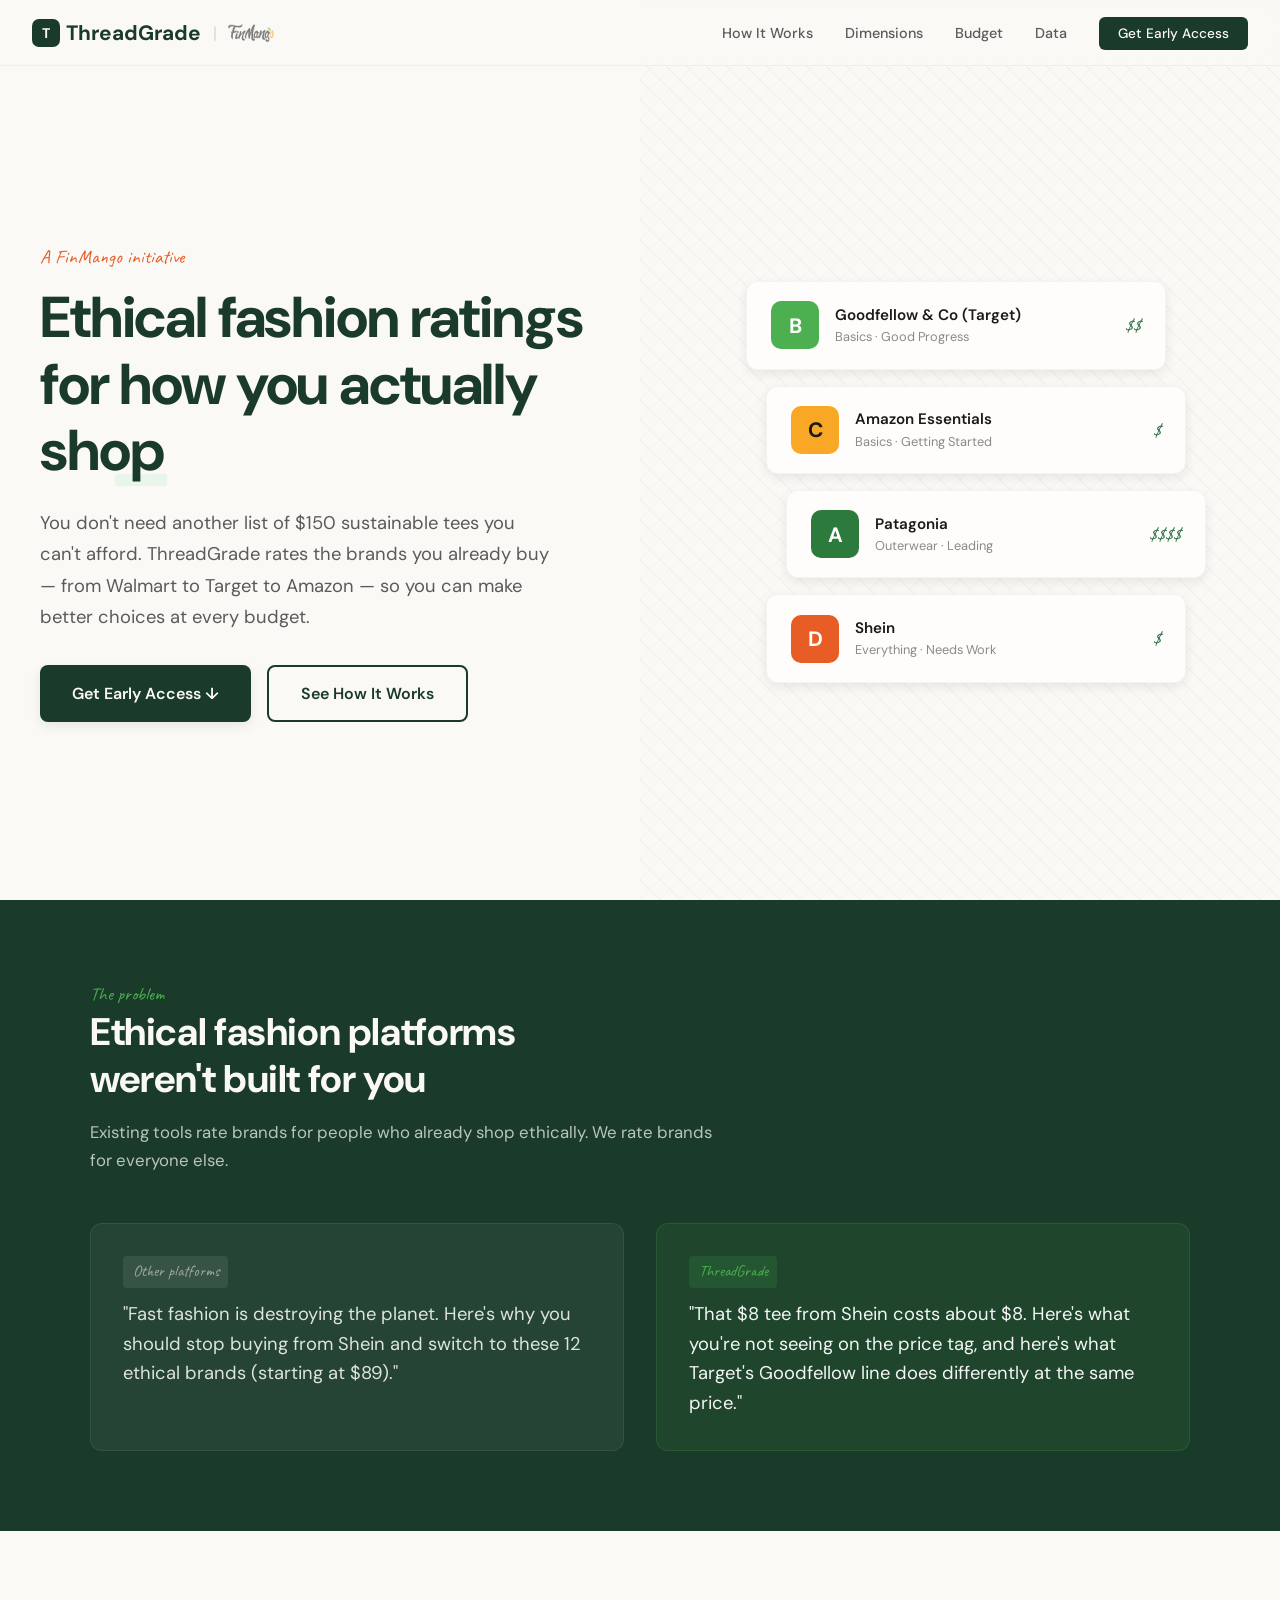
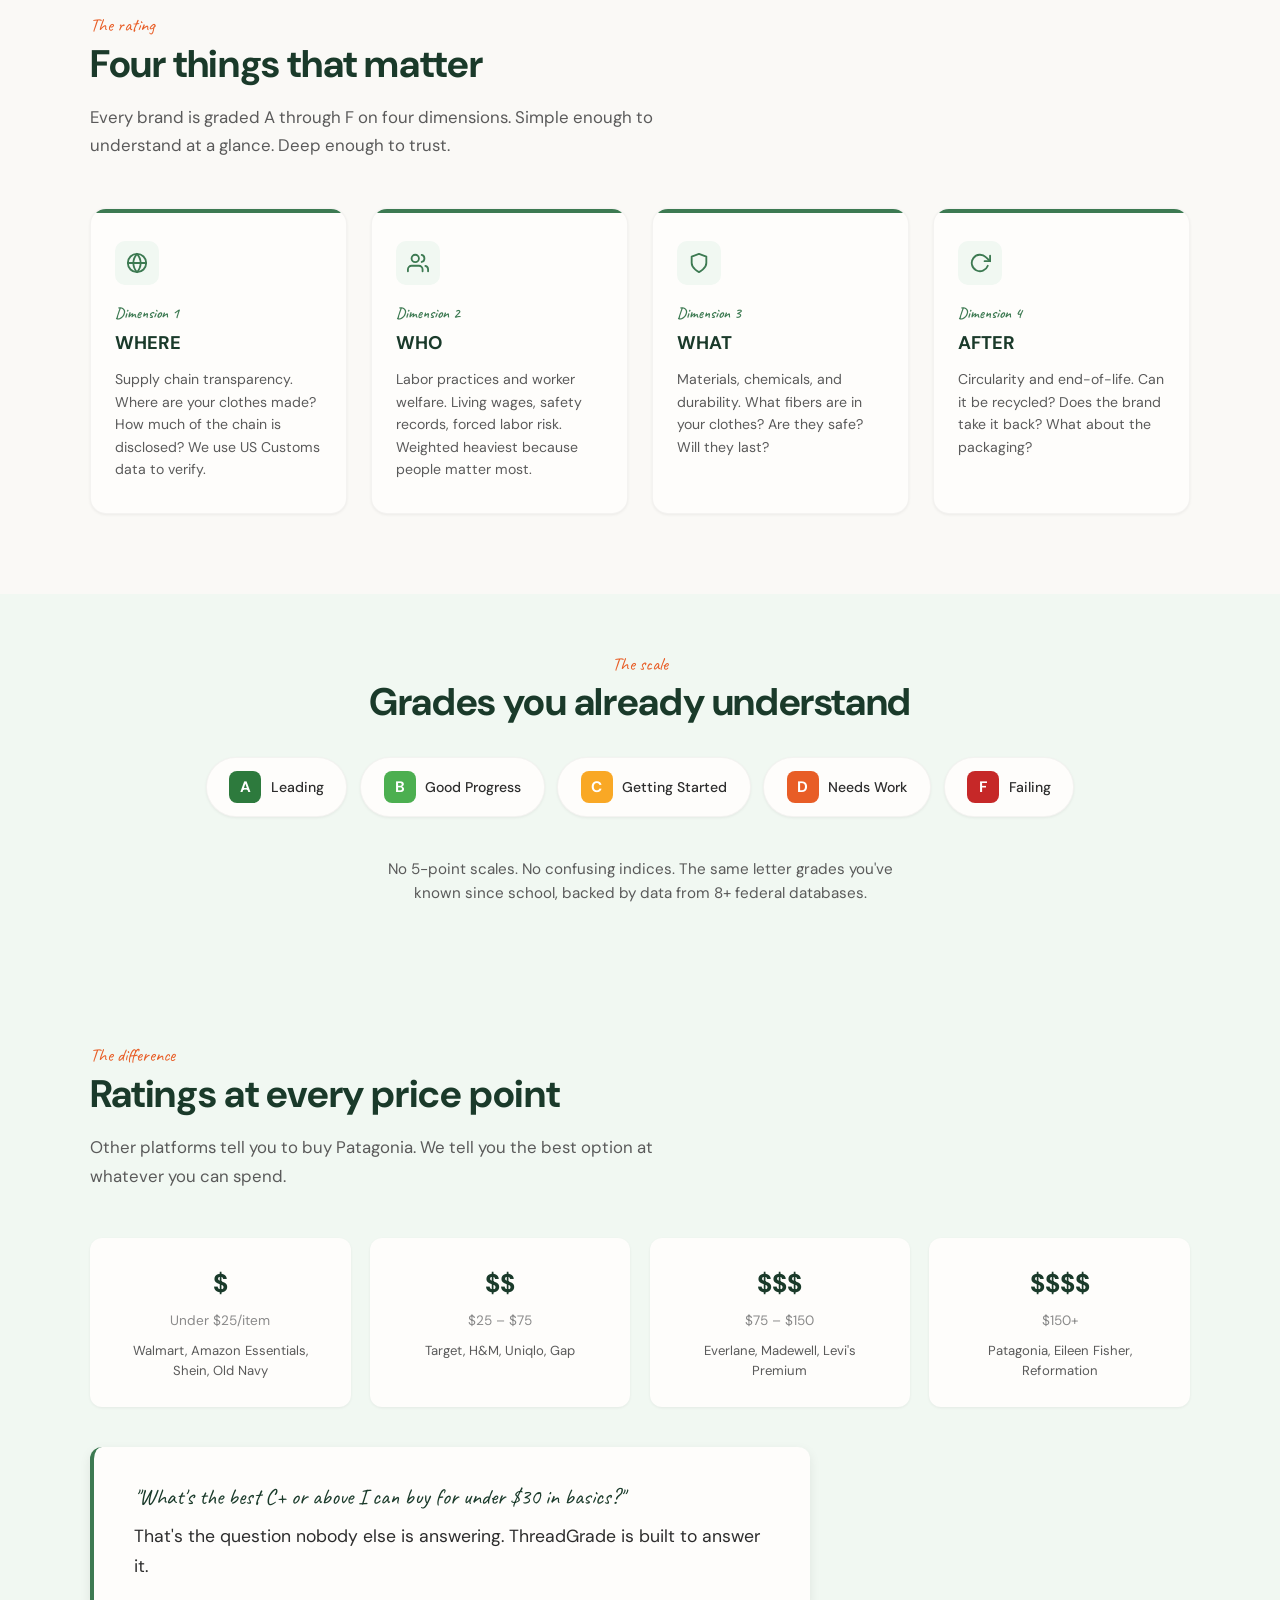
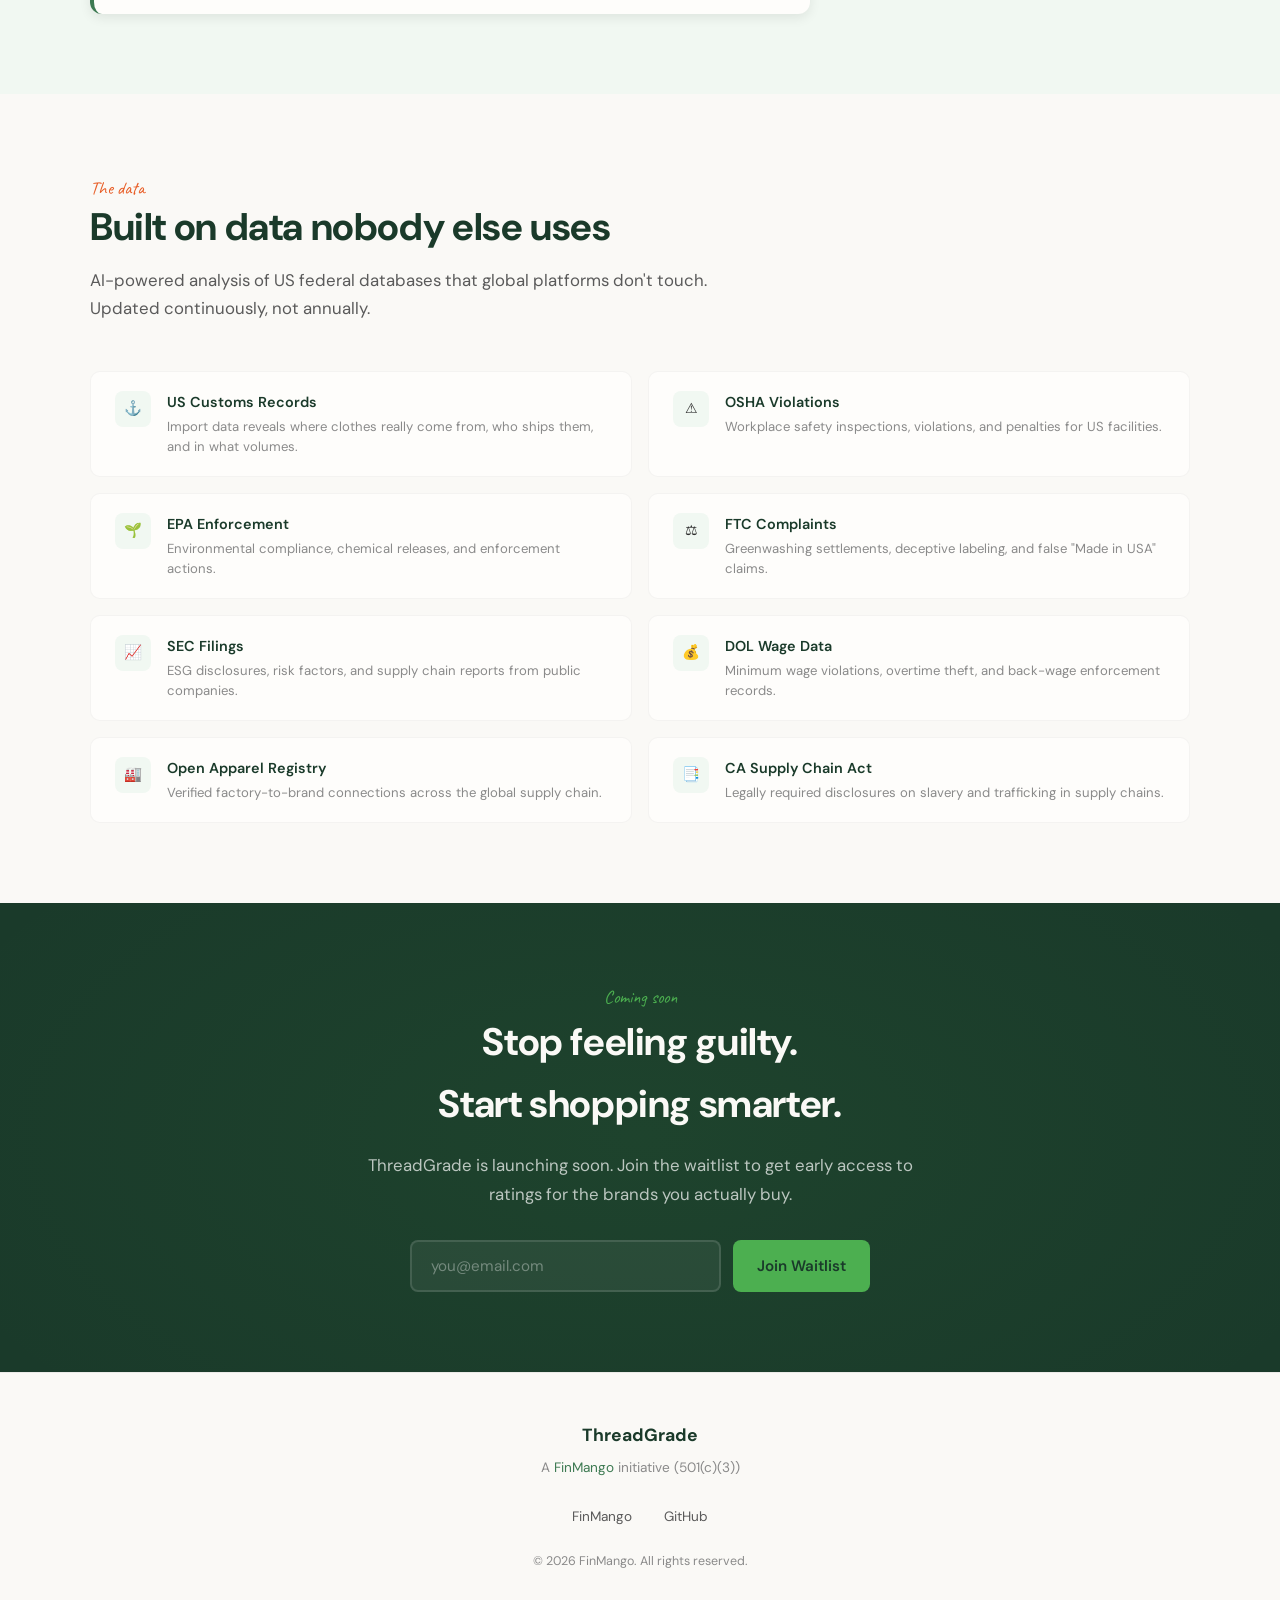
==== index.html @ c28c0296 "Add files via upload" ====
<!DOCTYPE html>
<html lang="en">
<head>
    <meta charset="UTF-8">
    <meta name="viewport" content="width=device-width, initial-scale=1.0">
    <title>ThreadGrade — Ethical Fashion Ratings for How Americans Actually Shop</title>
    <meta name="description" content="AI-powered ethical fashion ratings built for real budgets. Find the best-rated clothing brands at every price point. A FinMango initiative.">
    <meta property="og:title" content="ThreadGrade — Ethical Fashion Ratings for Real Budgets">
    <meta property="og:description" content="Stop feeling guilty. Start shopping smarter. AI-powered ratings for the brands you actually buy.">
    <meta property="og:type" content="website">
    <link rel="preconnect" href="https://fonts.googleapis.com">
    <link rel="preconnect" href="https://fonts.gstatic.com" crossorigin>
    <link href="https://fonts.googleapis.com/css2?family=Caveat:wght@400;600;700&family=DM+Sans:ital,opsz,wght@0,9..40,300;0,9..40,400;0,9..40,500;0,9..40,600;0,9..40,700;1,9..40,400&display=swap" rel="stylesheet">
    <style>
        :root {
            --forest: #1a3a2a;
            --green-dark: #2d5a3d;
            --green-mid: #3d7a52;
            --green-bright: #4CAF50;
            --green-light: #e8f5e9;
            --green-pale: #f1f8f2;
            --cream: #faf9f6;
            --warm-white: #fefdfb;
            --ink: #1a1a1a;
            --text: #2d2d2d;
            --text-light: #5a5a5a;
            --text-muted: #8a8a8a;
            --accent: #e85d26;
            --accent-light: #fff3ee;
            --grade-a: #2d7a3d;
            --grade-b: #4CAF50;
            --grade-c: #F9A825;
            --grade-d: #e85d26;
            --grade-f: #c62828;
            --shadow-sm: 0 1px 3px rgba(0,0,0,0.06);
            --shadow-md: 0 4px 12px rgba(0,0,0,0.08);
            --shadow-lg: 0 8px 30px rgba(0,0,0,0.1);
        }

        * { margin: 0; padding: 0; box-sizing: border-box; }

        html { scroll-behavior: smooth; }

        body {
            font-family: 'DM Sans', sans-serif;
            color: var(--text);
            background: var(--cream);
            line-height: 1.6;
            overflow-x: hidden;
        }

        /* ---- NAV ---- */
        nav {
            position: fixed;
            top: 0;
            left: 0;
            right: 0;
            z-index: 100;
            padding: 1rem 2rem;
            display: flex;
            justify-content: space-between;
            align-items: center;
            background: rgba(250, 249, 246, 0.9);
            backdrop-filter: blur(12px);
            border-bottom: 1px solid rgba(0,0,0,0.04);
            transition: all 0.3s ease;
        }

        nav.scrolled {
            padding: 0.7rem 2rem;
            box-shadow: var(--shadow-sm);
        }

        .nav-logo {
            font-family: 'DM Sans', sans-serif;
            font-weight: 700;
            font-size: 1.3rem;
            color: var(--forest);
            text-decoration: none;
            display: flex;
            align-items: center;
            gap: 0.4rem;
        }

        .nav-logo .thread-icon {
            width: 28px;
            height: 28px;
        }

        .nav-divider {
            color: var(--text-muted);
            font-weight: 300;
            opacity: 0.35;
            margin: 0 0.3rem;
            font-size: 1.1rem;
        }

        .nav-finmango {
            display: flex;
            align-items: center;
            gap: 0.35rem;
            opacity: 0.5;
            transition: opacity 0.2s;
        }

        .nav-logo:hover .nav-finmango { opacity: 0.75; }

        .nav-finmango img {
            height: 18px;
            width: auto;
        }

        .nav-finmango span {
            font-size: 0.78rem;
            font-weight: 500;
            color: var(--text-muted);
            letter-spacing: 0.01em;
        }

        .nav-links {
            display: flex;
            gap: 2rem;
            align-items: center;
            list-style: none;
        }

        .nav-links a {
            color: var(--text-light);
            text-decoration: none;
            font-size: 0.9rem;
            font-weight: 500;
            transition: color 0.2s;
        }

        .nav-links a:hover { color: var(--forest); }

        .nav-cta {
            background: var(--forest) !important;
            color: var(--cream) !important;
            padding: 0.5rem 1.2rem;
            border-radius: 6px;
            font-size: 0.85rem !important;
            transition: background 0.2s, transform 0.2s !important;
        }

        .nav-cta:hover {
            background: var(--green-dark) !important;
            transform: translateY(-1px);
        }

        /* ---- HERO ---- */
        .hero {
            min-height: 100vh;
            display: flex;
            align-items: center;
            padding: 8rem 2rem 4rem;
            position: relative;
            overflow: hidden;
        }

        .hero-bg-pattern {
            position: absolute;
            top: 0;
            right: 0;
            width: 50%;
            height: 100%;
            opacity: 0.03;
            background-image: 
                repeating-linear-gradient(45deg, var(--forest) 0, var(--forest) 1px, transparent 0, transparent 50%),
                repeating-linear-gradient(-45deg, var(--forest) 0, var(--forest) 1px, transparent 0, transparent 50%);
            background-size: 20px 20px;
        }

        .hero-content {
            max-width: 1200px;
            margin: 0 auto;
            width: 100%;
            display: grid;
            grid-template-columns: 1fr 1fr;
            gap: 4rem;
            align-items: center;
        }

        .hero-text { position: relative; z-index: 1; }

        .hero-tag {
            font-family: 'Caveat', cursive;
            font-size: 1.2rem;
            color: var(--accent);
            margin-bottom: 0.8rem;
            display: inline-block;
        }

        .hero h1 {
            font-size: clamp(2.4rem, 5vw, 3.6rem);
            font-weight: 700;
            color: var(--forest);
            line-height: 1.15;
            margin-bottom: 1.5rem;
            letter-spacing: -0.02em;
        }

        .hero h1 .highlight {
            position: relative;
            display: inline;
        }

        .hero h1 .highlight::after {
            content: '';
            position: absolute;
            bottom: 2px;
            left: -4px;
            right: -4px;
            height: 12px;
            background: var(--green-light);
            z-index: -1;
            border-radius: 2px;
            transform: rotate(-0.5deg);
        }

        .hero-desc {
            font-size: 1.15rem;
            color: var(--text-light);
            line-height: 1.7;
            margin-bottom: 2rem;
            max-width: 520px;
        }

        .hero-ctas {
            display: flex;
            gap: 1rem;
            flex-wrap: wrap;
        }

        .btn-primary {
            background: var(--forest);
            color: var(--cream);
            padding: 0.85rem 2rem;
            border: none;
            border-radius: 8px;
            font-family: 'DM Sans', sans-serif;
            font-size: 1rem;
            font-weight: 600;
            cursor: pointer;
            text-decoration: none;
            display: inline-flex;
            align-items: center;
            gap: 0.5rem;
            transition: all 0.25s ease;
            box-shadow: var(--shadow-md);
        }

        .btn-primary:hover {
            background: var(--green-dark);
            transform: translateY(-2px);
            box-shadow: var(--shadow-lg);
        }

        .btn-secondary {
            background: transparent;
            color: var(--forest);
            padding: 0.85rem 2rem;
            border: 2px solid var(--forest);
            border-radius: 8px;
            font-family: 'DM Sans', sans-serif;
            font-size: 1rem;
            font-weight: 600;
            cursor: pointer;
            text-decoration: none;
            display: inline-flex;
            align-items: center;
            gap: 0.5rem;
            transition: all 0.25s ease;
        }

        .btn-secondary:hover {
            background: var(--green-pale);
            transform: translateY(-2px);
        }

        /* Hero grade cards */
        .hero-visual {
            position: relative;
            display: flex;
            justify-content: center;
            align-items: center;
        }

        .grade-stack {
            display: flex;
            flex-direction: column;
            gap: 1rem;
            width: 100%;
            max-width: 420px;
        }

        .grade-card {
            background: var(--warm-white);
            border-radius: 12px;
            padding: 1.2rem 1.5rem;
            display: flex;
            align-items: center;
            gap: 1rem;
            box-shadow: var(--shadow-md);
            border: 1px solid rgba(0,0,0,0.04);
            transform: translateX(0);
            transition: transform 0.4s ease, box-shadow 0.3s ease;
            animation: slideIn 0.6s ease backwards;
        }

        .grade-card:nth-child(1) { animation-delay: 0.3s; }
        .grade-card:nth-child(2) { animation-delay: 0.45s; transform: translateX(20px); }
        .grade-card:nth-child(3) { animation-delay: 0.6s; transform: translateX(40px); }
        .grade-card:nth-child(4) { animation-delay: 0.75s; transform: translateX(20px); }

        .grade-card:hover {
            transform: translateX(0) !important;
            box-shadow: var(--shadow-lg);
        }

        @keyframes slideIn {
            from { opacity: 0; transform: translateX(60px); }
        }

        .grade-badge {
            width: 48px;
            height: 48px;
            border-radius: 10px;
            display: flex;
            align-items: center;
            justify-content: center;
            font-weight: 700;
            font-size: 1.3rem;
            color: white;
            flex-shrink: 0;
        }

        .grade-badge.a { background: var(--grade-a); }
        .grade-badge.b { background: var(--grade-b); }
        .grade-badge.c { background: var(--grade-c); color: var(--ink); }
        .grade-badge.d { background: var(--grade-d); }

        .grade-info { flex: 1; }
        .grade-brand { font-weight: 600; color: var(--ink); font-size: 0.95rem; }
        .grade-meta { font-size: 0.8rem; color: var(--text-muted); }
        .grade-tier {
            font-family: 'Caveat', cursive;
            font-size: 1.1rem;
            color: var(--green-mid);
            font-weight: 600;
        }

        /* ---- SECTION SHARED ---- */
        section { padding: 5rem 2rem; }

        .section-inner {
            max-width: 1100px;
            margin: 0 auto;
        }

        .section-tag {
            font-family: 'Caveat', cursive;
            font-size: 1.15rem;
            color: var(--accent);
            margin-bottom: 0.5rem;
        }

        .section-title {
            font-size: clamp(1.8rem, 3.5vw, 2.4rem);
            font-weight: 700;
            color: var(--forest);
            line-height: 1.2;
            margin-bottom: 1rem;
            letter-spacing: -0.01em;
        }

        .section-desc {
            font-size: 1.05rem;
            color: var(--text-light);
            max-width: 640px;
            line-height: 1.7;
            margin-bottom: 3rem;
        }

        /* ---- PROBLEM / CONTRAST ---- */
        .contrast-section {
            background: var(--forest);
            color: var(--cream);
            position: relative;
        }

        .contrast-section .section-tag { color: var(--green-bright); }
        .contrast-section .section-title { color: var(--cream); }
        .contrast-section .section-desc { color: rgba(255,255,255,0.7); }

        .contrast-grid {
            display: grid;
            grid-template-columns: 1fr 1fr;
            gap: 2rem;
        }

        .contrast-card {
            padding: 2rem;
            border-radius: 12px;
            position: relative;
        }

        .contrast-card.them {
            background: rgba(255,255,255,0.05);
            border: 1px solid rgba(255,255,255,0.08);
        }

        .contrast-card.us {
            background: rgba(76, 175, 80, 0.1);
            border: 1px solid rgba(76, 175, 80, 0.2);
        }

        .contrast-label {
            font-family: 'Caveat', cursive;
            font-size: 1rem;
            margin-bottom: 0.8rem;
            display: inline-block;
            padding: 0.2rem 0.6rem;
            border-radius: 4px;
        }

        .them .contrast-label {
            background: rgba(255,255,255,0.08);
            color: rgba(255,255,255,0.5);
        }

        .us .contrast-label {
            background: rgba(76, 175, 80, 0.15);
            color: var(--green-bright);
        }

        .contrast-quote {
            font-size: 1.15rem;
            line-height: 1.6;
            color: rgba(255,255,255,0.85);
        }

        .us .contrast-quote { color: rgba(255,255,255,0.95); }

        /* ---- DIMENSIONS ---- */
        .dimensions-grid {
            display: grid;
            grid-template-columns: repeat(4, 1fr);
            gap: 1.5rem;
        }

        .dim-card {
            background: var(--warm-white);
            border-radius: 16px;
            padding: 2rem 1.5rem;
            border: 1px solid rgba(0,0,0,0.04);
            box-shadow: var(--shadow-sm);
            transition: all 0.3s ease;
            position: relative;
            overflow: hidden;
        }

        .dim-card:hover {
            transform: translateY(-4px);
            box-shadow: var(--shadow-lg);
        }

        .dim-card::before {
            content: '';
            position: absolute;
            top: 0;
            left: 0;
            right: 0;
            height: 4px;
            background: var(--green-mid);
            border-radius: 16px 16px 0 0;
        }

        .dim-icon {
            width: 44px;
            height: 44px;
            background: var(--green-pale);
            border-radius: 10px;
            display: flex;
            align-items: center;
            justify-content: center;
            margin-bottom: 1rem;
        }

        .dim-icon svg { width: 22px; height: 22px; }

        .dim-label {
            font-family: 'Caveat', cursive;
            font-size: 0.95rem;
            color: var(--green-mid);
            font-weight: 600;
            margin-bottom: 0.25rem;
        }

        .dim-title {
            font-weight: 700;
            font-size: 1.15rem;
            color: var(--forest);
            margin-bottom: 0.6rem;
        }

        .dim-desc {
            font-size: 0.88rem;
            color: var(--text-light);
            line-height: 1.6;
        }

        /* ---- BUDGET ---- */
        .budget-section { background: var(--green-pale); }

        .budget-tiers {
            display: grid;
            grid-template-columns: repeat(4, 1fr);
            gap: 1.2rem;
            margin-bottom: 2.5rem;
        }

        .tier-card {
            background: var(--warm-white);
            border-radius: 12px;
            padding: 1.5rem;
            text-align: center;
            border: 2px solid transparent;
            box-shadow: var(--shadow-sm);
            transition: all 0.25s ease;
            cursor: default;
        }

        .tier-card:hover {
            border-color: var(--green-mid);
            transform: translateY(-3px);
            box-shadow: var(--shadow-md);
        }

        .tier-symbol {
            font-size: 1.6rem;
            font-weight: 700;
            color: var(--forest);
            margin-bottom: 0.3rem;
        }

        .tier-range {
            font-size: 0.85rem;
            color: var(--text-muted);
            margin-bottom: 0.6rem;
        }

        .tier-examples {
            font-size: 0.82rem;
            color: var(--text-light);
            line-height: 1.5;
        }

        .budget-callout {
            background: var(--warm-white);
            border-radius: 12px;
            padding: 2rem 2.5rem;
            box-shadow: var(--shadow-md);
            border-left: 4px solid var(--green-mid);
            max-width: 720px;
        }

        .budget-callout p {
            font-size: 1.1rem;
            color: var(--text);
            line-height: 1.7;
        }

        .budget-callout .question {
            font-family: 'Caveat', cursive;
            font-size: 1.4rem;
            color: var(--forest);
            margin-bottom: 0.5rem;
            display: block;
        }

        /* ---- DATA MOAT ---- */
        .data-grid {
            display: grid;
            grid-template-columns: repeat(2, 1fr);
            gap: 1rem;
        }

        .data-card {
            background: var(--warm-white);
            border-radius: 10px;
            padding: 1.2rem 1.5rem;
            display: flex;
            align-items: flex-start;
            gap: 1rem;
            border: 1px solid rgba(0,0,0,0.04);
            transition: all 0.2s;
        }

        .data-card:hover { box-shadow: var(--shadow-md); }

        .data-card-icon {
            width: 36px;
            height: 36px;
            background: var(--green-pale);
            border-radius: 8px;
            display: flex;
            align-items: center;
            justify-content: center;
            flex-shrink: 0;
            font-size: 0.9rem;
        }

        .data-card-name {
            font-weight: 600;
            font-size: 0.9rem;
            color: var(--forest);
            margin-bottom: 0.2rem;
        }

        .data-card-desc {
            font-size: 0.82rem;
            color: var(--text-muted);
            line-height: 1.5;
        }

        /* ---- GRADES SECTION ---- */
        .grades-row {
            display: flex;
            gap: 0.8rem;
            justify-content: center;
            margin-bottom: 2.5rem;
            flex-wrap: wrap;
        }

        .grade-pill {
            display: flex;
            align-items: center;
            gap: 0.6rem;
            background: var(--warm-white);
            padding: 0.8rem 1.4rem;
            border-radius: 50px;
            box-shadow: var(--shadow-sm);
            border: 1px solid rgba(0,0,0,0.04);
        }

        .grade-pill-letter {
            width: 32px;
            height: 32px;
            border-radius: 8px;
            display: flex;
            align-items: center;
            justify-content: center;
            font-weight: 700;
            font-size: 0.95rem;
            color: white;
        }

        .grade-pill-text {
            font-size: 0.88rem;
            color: var(--text);
            font-weight: 500;
        }

        /* ---- CTA / SIGNUP ---- */
        .cta-section {
            background: var(--forest);
            text-align: center;
            padding: 5rem 2rem;
            position: relative;
            overflow: hidden;
        }

        .cta-section::before {
            content: '';
            position: absolute;
            top: -50%;
            left: -20%;
            width: 140%;
            height: 200%;
            background: radial-gradient(ellipse at center, rgba(76, 175, 80, 0.08) 0%, transparent 60%);
        }

        .cta-inner {
            max-width: 600px;
            margin: 0 auto;
            position: relative;
        }

        .cta-section .section-tag { color: var(--green-bright); }

        .cta-section h2 {
            font-size: clamp(1.8rem, 3.5vw, 2.4rem);
            color: var(--cream);
            font-weight: 700;
            margin-bottom: 1rem;
            letter-spacing: -0.01em;
        }

        .cta-section p {
            color: rgba(255,255,255,0.7);
            font-size: 1.05rem;
            line-height: 1.7;
            margin-bottom: 2rem;
        }

        .email-form {
            display: flex;
            gap: 0.75rem;
            max-width: 460px;
            margin: 0 auto;
        }

        .email-form input {
            flex: 1;
            padding: 0.85rem 1.2rem;
            border: 2px solid rgba(255,255,255,0.12);
            border-radius: 8px;
            background: rgba(255,255,255,0.06);
            color: white;
            font-family: 'DM Sans', sans-serif;
            font-size: 0.95rem;
            outline: none;
            transition: border-color 0.2s;
        }

        .email-form input::placeholder { color: rgba(255,255,255,0.35); }
        .email-form input:focus { border-color: var(--green-bright); }

        .email-form button {
            background: var(--green-bright);
            color: var(--forest);
            padding: 0.85rem 1.5rem;
            border: none;
            border-radius: 8px;
            font-family: 'DM Sans', sans-serif;
            font-size: 0.95rem;
            font-weight: 600;
            cursor: pointer;
            transition: all 0.2s;
            white-space: nowrap;
        }

        .email-form button:hover {
            background: #66BB6A;
            transform: translateY(-1px);
        }

        /* ---- FOOTER ---- */
        footer {
            padding: 3rem 2rem;
            text-align: center;
            background: var(--cream);
            border-top: 1px solid rgba(0,0,0,0.06);
        }

        .footer-logo {
            font-weight: 700;
            font-size: 1.1rem;
            color: var(--forest);
            margin-bottom: 0.5rem;
        }

        .footer-sub {
            font-size: 0.85rem;
            color: var(--text-muted);
            margin-bottom: 1.5rem;
        }

        .footer-sub a {
            color: var(--green-mid);
            text-decoration: none;
        }

        .footer-sub a:hover { text-decoration: underline; }

        .footer-links {
            display: flex;
            justify-content: center;
            gap: 2rem;
            list-style: none;
            margin-bottom: 1.5rem;
        }

        .footer-links a {
            font-size: 0.85rem;
            color: var(--text-light);
            text-decoration: none;
        }

        .footer-links a:hover { color: var(--forest); }

        .footer-copy {
            font-size: 0.78rem;
            color: var(--text-muted);
        }

        /* ---- ANIMATIONS ---- */
        .fade-up {
            opacity: 0;
            transform: translateY(30px);
            transition: opacity 0.7s ease, transform 0.7s ease;
        }

        .fade-up.visible {
            opacity: 1;
            transform: translateY(0);
        }

        /* ---- MOBILE ---- */
        /* ---- MOBILE NAV ---- */
        .hamburger {
            display: none;
            background: none;
            border: none;
            cursor: pointer;
            padding: 0.4rem;
            z-index: 200;
        }

        .hamburger span {
            display: block;
            width: 22px;
            height: 2px;
            background: var(--forest);
            margin: 5px 0;
            border-radius: 2px;
            transition: all 0.3s ease;
        }

        .hamburger.active span:nth-child(1) {
            transform: rotate(45deg) translate(5px, 5px);
        }

        .hamburger.active span:nth-child(2) {
            opacity: 0;
        }

        .hamburger.active span:nth-child(3) {
            transform: rotate(-45deg) translate(5px, -5px);
        }

        .mobile-menu {
            display: none;
            position: fixed;
            top: 0;
            right: 0;
            bottom: 0;
            width: 280px;
            background: var(--warm-white);
            z-index: 150;
            padding: 5rem 2rem 2rem;
            box-shadow: -4px 0 24px rgba(0,0,0,0.1);
            transform: translateX(100%);
            transition: transform 0.35s cubic-bezier(0.4, 0, 0.2, 1);
        }

        .mobile-menu.open {
            transform: translateX(0);
        }

        .mobile-menu a {
            display: block;
            padding: 0.9rem 0;
            font-size: 1.05rem;
            font-weight: 500;
            color: var(--text);
            text-decoration: none;
            border-bottom: 1px solid rgba(0,0,0,0.05);
            transition: color 0.2s;
        }

        .mobile-menu a:last-child {
            border-bottom: none;
        }

        .mobile-menu a:hover {
            color: var(--forest);
        }

        .mobile-menu .mobile-cta {
            display: inline-block;
            margin-top: 1.5rem;
            background: var(--forest);
            color: var(--cream);
            padding: 0.75rem 1.5rem;
            border-radius: 8px;
            font-weight: 600;
            font-size: 0.95rem;
            text-align: center;
            width: 100%;
        }

        .mobile-menu .mobile-cta:hover {
            background: var(--green-dark);
        }

        .mobile-overlay {
            display: none;
            position: fixed;
            top: 0;
            left: 0;
            right: 0;
            bottom: 0;
            background: rgba(0,0,0,0.3);
            z-index: 140;
            opacity: 0;
            transition: opacity 0.3s ease;
        }

        .mobile-overlay.open {
            opacity: 1;
        }

        @media (max-width: 900px) {
            .hero-content {
                grid-template-columns: 1fr;
                gap: 3rem;
            }
            .hero-visual { order: -1; }
            .grade-card:nth-child(2),
            .grade-card:nth-child(3),
            .grade-card:nth-child(4) { transform: translateX(0); }
            .dimensions-grid { grid-template-columns: repeat(2, 1fr); }
            .contrast-grid { grid-template-columns: 1fr; }
            .budget-tiers { grid-template-columns: repeat(2, 1fr); }
            .data-grid { grid-template-columns: 1fr; }

            .nav-links { display: none; }
            .hamburger { display: block; }
            .mobile-menu { display: block; }
            .mobile-overlay { display: block; }
        }

        @media (max-width: 600px) {
            nav { padding: 0.8rem 1rem; }
            section { padding: 3.5rem 1.2rem; }
            .hero { padding: 6rem 1.2rem 3rem; }
            .dimensions-grid { grid-template-columns: 1fr; }
            .budget-tiers { grid-template-columns: 1fr; }
            .grades-row { gap: 0.5rem; }
            .grade-pill { padding: 0.6rem 1rem; }
            .email-form { flex-direction: column; }
            .nav-finmango { display: none; }
            .nav-divider { display: none; }
        }
    </style>
</head>
<body>

<!-- NAV -->
<nav id="nav">
    <a href="#" class="nav-logo">
        <svg class="thread-icon" viewBox="0 0 32 32" fill="none" xmlns="http://www.w3.org/2000/svg">
            <rect width="32" height="32" rx="8" fill="#1a3a2a"/>
            <text x="16" y="22" text-anchor="middle" font-family="DM Sans" font-weight="700" font-size="16" fill="#faf9f6">T</text>
        </svg>
        ThreadGrade
        <span class="nav-divider">|</span>
        <span class="nav-finmango">
            <img src="finmango.png" alt="FinMango">
        </span>
    </a>
    <ul class="nav-links">
        <li><a href="#how-it-works">How It Works</a></li>
        <li><a href="#dimensions">Dimensions</a></li>
        <li><a href="#budget">Budget</a></li>
        <li><a href="#data">Data</a></li>
        <li><a href="#signup" class="nav-cta">Get Early Access</a></li>
    </ul>
    <button class="hamburger" id="hamburger" aria-label="Menu">
        <span></span>
        <span></span>
        <span></span>
    </button>
</nav>

<div class="mobile-overlay" id="mobileOverlay"></div>
<div class="mobile-menu" id="mobileMenu">
    <a href="#how-it-works" class="mobile-link">How It Works</a>
    <a href="#dimensions" class="mobile-link">Dimensions</a>
    <a href="#budget" class="mobile-link">Budget</a>
    <a href="#data" class="mobile-link">Data</a>
    <a href="#signup" class="mobile-cta mobile-link">Get Early Access</a>
</div>

<!-- HERO -->
<section class="hero">
    <div class="hero-bg-pattern"></div>
    <div class="hero-content">
        <div class="hero-text">
            <span class="hero-tag">A FinMango initiative</span>
            <h1>Ethical fashion ratings for <span class="highlight">how you actually shop</span></h1>
            <p class="hero-desc">
                You don't need another list of $150 sustainable tees you can't afford. ThreadGrade rates the brands you already buy — from Walmart to Target to Amazon — so you can make better choices at every budget.
            </p>
            <div class="hero-ctas">
                <a href="#signup" class="btn-primary">Get Early Access &darr;</a>
                <a href="#how-it-works" class="btn-secondary">See How It Works</a>
            </div>
        </div>
        <div class="hero-visual">
            <div class="grade-stack">
                <div class="grade-card">
                    <div class="grade-badge b">B</div>
                    <div class="grade-info">
                        <div class="grade-brand">Goodfellow & Co (Target)</div>
                        <div class="grade-meta">Basics &middot; Good Progress</div>
                    </div>
                    <div class="grade-tier">$$</div>
                </div>
                <div class="grade-card">
                    <div class="grade-badge c">C</div>
                    <div class="grade-info">
                        <div class="grade-brand">Amazon Essentials</div>
                        <div class="grade-meta">Basics &middot; Getting Started</div>
                    </div>
                    <div class="grade-tier">$</div>
                </div>
                <div class="grade-card">
                    <div class="grade-badge a">A</div>
                    <div class="grade-info">
                        <div class="grade-brand">Patagonia</div>
                        <div class="grade-meta">Outerwear &middot; Leading</div>
                    </div>
                    <div class="grade-tier">$$$$</div>
                </div>
                <div class="grade-card">
                    <div class="grade-badge d">D</div>
                    <div class="grade-info">
                        <div class="grade-brand">Shein</div>
                        <div class="grade-meta">Everything &middot; Needs Work</div>
                    </div>
                    <div class="grade-tier">$</div>
                </div>
            </div>
        </div>
    </div>
</section>

<!-- PROBLEM / CONTRAST -->
<section class="contrast-section" id="how-it-works">
    <div class="section-inner">
        <span class="section-tag">The problem</span>
        <h2 class="section-title">Ethical fashion platforms<br>weren't built for you</h2>
        <p class="section-desc">Existing tools rate brands for people who already shop ethically. We rate brands for everyone else.</p>
        <div class="contrast-grid fade-up">
            <div class="contrast-card them">
                <div class="contrast-label">Other platforms</div>
                <p class="contrast-quote">"Fast fashion is destroying the planet. Here's why you should stop buying from Shein and switch to these 12 ethical brands (starting at $89)."</p>
            </div>
            <div class="contrast-card us">
                <div class="contrast-label">ThreadGrade</div>
                <p class="contrast-quote">"That $8 tee from Shein costs about $8. Here's what you're not seeing on the price tag, and here's what Target's Goodfellow line does differently at the same price."</p>
            </div>
        </div>
    </div>
</section>

<!-- DIMENSIONS -->
<section id="dimensions">
    <div class="section-inner">
        <span class="section-tag">The rating</span>
        <h2 class="section-title">Four things that matter</h2>
        <p class="section-desc">Every brand is graded A through F on four dimensions. Simple enough to understand at a glance. Deep enough to trust.</p>
        <div class="dimensions-grid">
            <div class="dim-card fade-up">
                <div class="dim-icon">
                    <svg viewBox="0 0 24 24" fill="none" stroke="#3d7a52" stroke-width="2" stroke-linecap="round" stroke-linejoin="round"><circle cx="12" cy="12" r="10"/><line x1="2" y1="12" x2="22" y2="12"/><path d="M12 2a15.3 15.3 0 0 1 4 10 15.3 15.3 0 0 1-4 10 15.3 15.3 0 0 1-4-10 15.3 15.3 0 0 1 4-10z"/></svg>
                </div>
                <div class="dim-label">Dimension 1</div>
                <div class="dim-title">WHERE</div>
                <div class="dim-desc">Supply chain transparency. Where are your clothes made? How much of the chain is disclosed? We use US Customs data to verify.</div>
            </div>
            <div class="dim-card fade-up" style="animation-delay: 0.1s">
                <div class="dim-icon">
                    <svg viewBox="0 0 24 24" fill="none" stroke="#3d7a52" stroke-width="2" stroke-linecap="round" stroke-linejoin="round"><path d="M17 21v-2a4 4 0 0 0-4-4H5a4 4 0 0 0-4 4v2"/><circle cx="9" cy="7" r="4"/><path d="M23 21v-2a4 4 0 0 0-3-3.87"/><path d="M16 3.13a4 4 0 0 1 0 7.75"/></svg>
                </div>
                <div class="dim-label">Dimension 2</div>
                <div class="dim-title">WHO</div>
                <div class="dim-desc">Labor practices and worker welfare. Living wages, safety records, forced labor risk. Weighted heaviest because people matter most.</div>
            </div>
            <div class="dim-card fade-up" style="animation-delay: 0.2s">
                <div class="dim-icon">
                    <svg viewBox="0 0 24 24" fill="none" stroke="#3d7a52" stroke-width="2" stroke-linecap="round" stroke-linejoin="round"><path d="M12 22s8-4 8-10V5l-8-3-8 3v7c0 6 8 10 8 10z"/></svg>
                </div>
                <div class="dim-label">Dimension 3</div>
                <div class="dim-title">WHAT</div>
                <div class="dim-desc">Materials, chemicals, and durability. What fibers are in your clothes? Are they safe? Will they last?</div>
            </div>
            <div class="dim-card fade-up" style="animation-delay: 0.3s">
                <div class="dim-icon">
                    <svg viewBox="0 0 24 24" fill="none" stroke="#3d7a52" stroke-width="2" stroke-linecap="round" stroke-linejoin="round"><polyline points="23 4 23 10 17 10"/><path d="M20.49 15a9 9 0 1 1-2.12-9.36L23 10"/></svg>
                </div>
                <div class="dim-label">Dimension 4</div>
                <div class="dim-title">AFTER</div>
                <div class="dim-desc">Circularity and end-of-life. Can it be recycled? Does the brand take it back? What about the packaging?</div>
            </div>
        </div>
    </div>
</section>

<!-- GRADING SCALE -->
<section style="background: var(--green-pale); padding: 3.5rem 2rem;">
    <div class="section-inner" style="text-align: center;">
        <span class="section-tag">The scale</span>
        <h2 class="section-title" style="margin-bottom: 2rem;">Grades you already understand</h2>
        <div class="grades-row fade-up">
            <div class="grade-pill">
                <div class="grade-pill-letter" style="background: var(--grade-a);">A</div>
                <span class="grade-pill-text">Leading</span>
            </div>
            <div class="grade-pill">
                <div class="grade-pill-letter" style="background: var(--grade-b);">B</div>
                <span class="grade-pill-text">Good Progress</span>
            </div>
            <div class="grade-pill">
                <div class="grade-pill-letter" style="background: var(--grade-c);">C</div>
                <span class="grade-pill-text">Getting Started</span>
            </div>
            <div class="grade-pill">
                <div class="grade-pill-letter" style="background: var(--grade-d);">D</div>
                <span class="grade-pill-text">Needs Work</span>
            </div>
            <div class="grade-pill">
                <div class="grade-pill-letter" style="background: var(--grade-f);">F</div>
                <span class="grade-pill-text">Failing</span>
            </div>
        </div>
        <p style="font-size: 0.95rem; color: var(--text-light); max-width: 520px; margin: 0 auto;">No 5-point scales. No confusing indices. The same letter grades you've known since school, backed by data from 8+ federal databases.</p>
    </div>
</section>

<!-- BUDGET -->
<section class="budget-section" id="budget">
    <div class="section-inner">
        <span class="section-tag">The difference</span>
        <h2 class="section-title">Ratings at every price point</h2>
        <p class="section-desc">Other platforms tell you to buy Patagonia. We tell you the best option at whatever you can spend.</p>
        <div class="budget-tiers fade-up">
            <div class="tier-card">
                <div class="tier-symbol">$</div>
                <div class="tier-range">Under $25/item</div>
                <div class="tier-examples">Walmart, Amazon Essentials, Shein, Old Navy</div>
            </div>
            <div class="tier-card">
                <div class="tier-symbol">$$</div>
                <div class="tier-range">$25 &ndash; $75</div>
                <div class="tier-examples">Target, H&M, Uniqlo, Gap</div>
            </div>
            <div class="tier-card">
                <div class="tier-symbol">$$$</div>
                <div class="tier-range">$75 &ndash; $150</div>
                <div class="tier-examples">Everlane, Madewell, Levi's Premium</div>
            </div>
            <div class="tier-card">
                <div class="tier-symbol">$$$$</div>
                <div class="tier-range">$150+</div>
                <div class="tier-examples">Patagonia, Eileen Fisher, Reformation</div>
            </div>
        </div>
        <div class="budget-callout fade-up">
            <span class="question">"What's the best C+ or above I can buy for under $30 in basics?"</span>
            <p>That's the question nobody else is answering. ThreadGrade is built to answer it.</p>
        </div>
    </div>
</section>

<!-- DATA MOAT -->
<section id="data">
    <div class="section-inner">
        <span class="section-tag">The data</span>
        <h2 class="section-title">Built on data nobody else uses</h2>
        <p class="section-desc">AI-powered analysis of US federal databases that global platforms don't touch. Updated continuously, not annually.</p>
        <div class="data-grid fade-up">
            <div class="data-card">
                <div class="data-card-icon">&#9875;</div>
                <div>
                    <div class="data-card-name">US Customs Records</div>
                    <div class="data-card-desc">Import data reveals where clothes really come from, who ships them, and in what volumes.</div>
                </div>
            </div>
            <div class="data-card">
                <div class="data-card-icon">&#9888;</div>
                <div>
                    <div class="data-card-name">OSHA Violations</div>
                    <div class="data-card-desc">Workplace safety inspections, violations, and penalties for US facilities.</div>
                </div>
            </div>
            <div class="data-card">
                <div class="data-card-icon">&#127793;</div>
                <div>
                    <div class="data-card-name">EPA Enforcement</div>
                    <div class="data-card-desc">Environmental compliance, chemical releases, and enforcement actions.</div>
                </div>
            </div>
            <div class="data-card">
                <div class="data-card-icon">&#9878;</div>
                <div>
                    <div class="data-card-name">FTC Complaints</div>
                    <div class="data-card-desc">Greenwashing settlements, deceptive labeling, and false "Made in USA" claims.</div>
                </div>
            </div>
            <div class="data-card">
                <div class="data-card-icon">&#128200;</div>
                <div>
                    <div class="data-card-name">SEC Filings</div>
                    <div class="data-card-desc">ESG disclosures, risk factors, and supply chain reports from public companies.</div>
                </div>
            </div>
            <div class="data-card">
                <div class="data-card-icon">&#128176;</div>
                <div>
                    <div class="data-card-name">DOL Wage Data</div>
                    <div class="data-card-desc">Minimum wage violations, overtime theft, and back-wage enforcement records.</div>
                </div>
            </div>
            <div class="data-card">
                <div class="data-card-icon">&#127981;</div>
                <div>
                    <div class="data-card-name">Open Apparel Registry</div>
                    <div class="data-card-desc">Verified factory-to-brand connections across the global supply chain.</div>
                </div>
            </div>
            <div class="data-card">
                <div class="data-card-icon">&#128209;</div>
                <div>
                    <div class="data-card-name">CA Supply Chain Act</div>
                    <div class="data-card-desc">Legally required disclosures on slavery and trafficking in supply chains.</div>
                </div>
            </div>
        </div>
    </div>
</section>

<!-- CTA -->
<section class="cta-section" id="signup">
    <div class="cta-inner">
        <span class="section-tag">Coming soon</span>
        <h2>Stop feeling guilty.<br>Start shopping smarter.</h2>
        <p>ThreadGrade is launching soon. Join the waitlist to get early access to ratings for the brands you actually buy.</p>
        <form class="email-form" onsubmit="handleSubmit(event)">
            <input type="email" placeholder="you@email.com" required>
            <button type="submit">Join Waitlist</button>
        </form>
        <p id="form-success" style="display: none; color: var(--green-bright); margin-top: 1rem; font-size: 0.95rem;">You're in. We'll be in touch.</p>
    </div>
</section>

<!-- FOOTER -->
<footer>
    <div class="footer-logo">ThreadGrade</div>
    <div class="footer-sub">A <a href="https://finmango.org" target="_blank">FinMango</a> initiative (501(c)(3))</div>
    <ul class="footer-links">
        <li><a href="https://finmango.org" target="_blank">FinMango</a></li>
        <li><a href="https://github.com/finmango" target="_blank">GitHub</a></li>
    </ul>
    <div class="footer-copy">&copy; 2026 FinMango. All rights reserved.</div>
</footer>

<script>
// Nav scroll effect
const nav = document.getElementById('nav');
window.addEventListener('scroll', () => {
    nav.classList.toggle('scrolled', window.scrollY > 50);
});

// Mobile menu
const hamburger = document.getElementById('hamburger');
const mobileMenu = document.getElementById('mobileMenu');
const mobileOverlay = document.getElementById('mobileOverlay');

function toggleMobileMenu() {
    hamburger.classList.toggle('active');
    mobileMenu.classList.toggle('open');
    mobileOverlay.classList.toggle('open');
    document.body.style.overflow = mobileMenu.classList.contains('open') ? 'hidden' : '';
}

function closeMobileMenu() {
    hamburger.classList.remove('active');
    mobileMenu.classList.remove('open');
    mobileOverlay.classList.remove('open');
    document.body.style.overflow = '';
}

hamburger.addEventListener('click', toggleMobileMenu);
mobileOverlay.addEventListener('click', closeMobileMenu);

document.querySelectorAll('.mobile-link').forEach(link => {
    link.addEventListener('click', closeMobileMenu);
});

// Intersection observer for fade-up animations
const observer = new IntersectionObserver((entries) => {
    entries.forEach(entry => {
        if (entry.isIntersecting) {
            entry.target.classList.add('visible');
            observer.unobserve(entry.target);
        }
    });
}, { threshold: 0.15 });

document.querySelectorAll('.fade-up').forEach(el => observer.observe(el));

// Form handler (placeholder)
function handleSubmit(e) {
    e.preventDefault();
    e.target.style.display = 'none';
    document.getElementById('form-success').style.display = 'block';
}
</script>

</body>
</html>
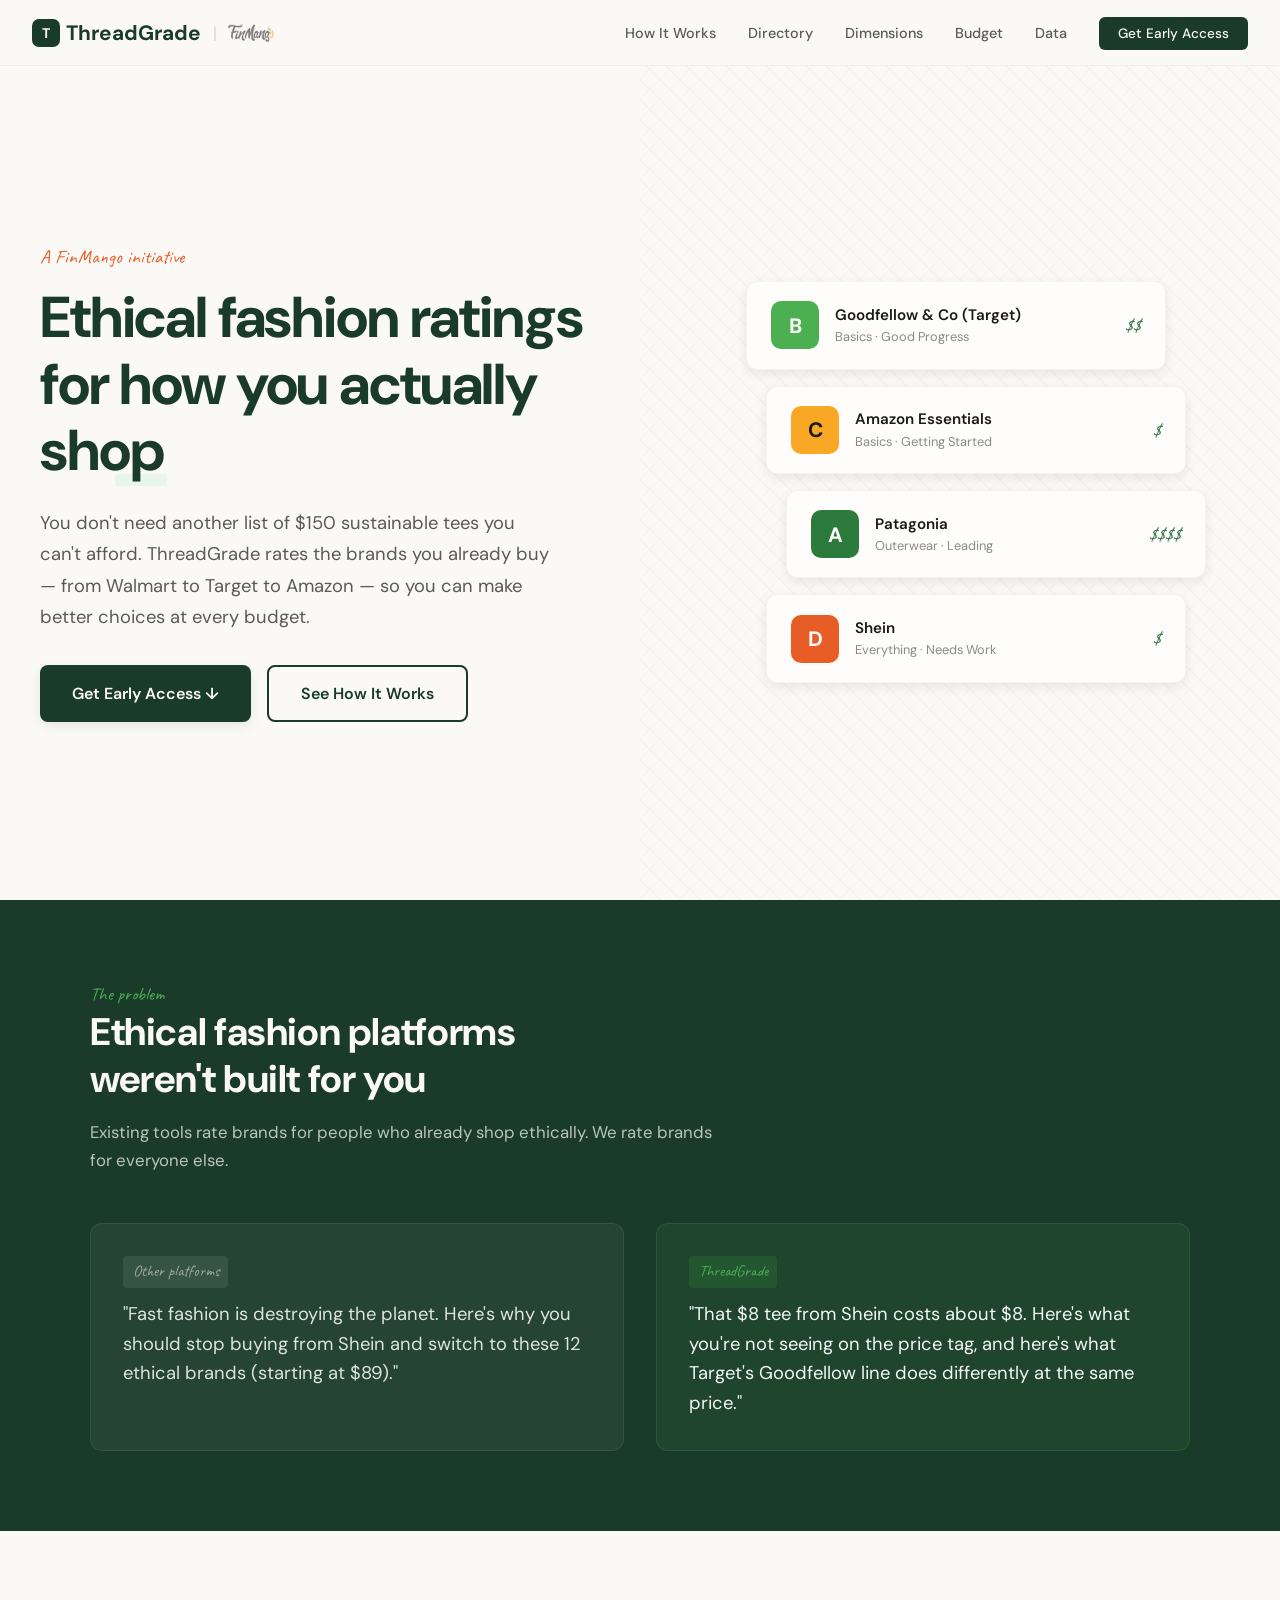
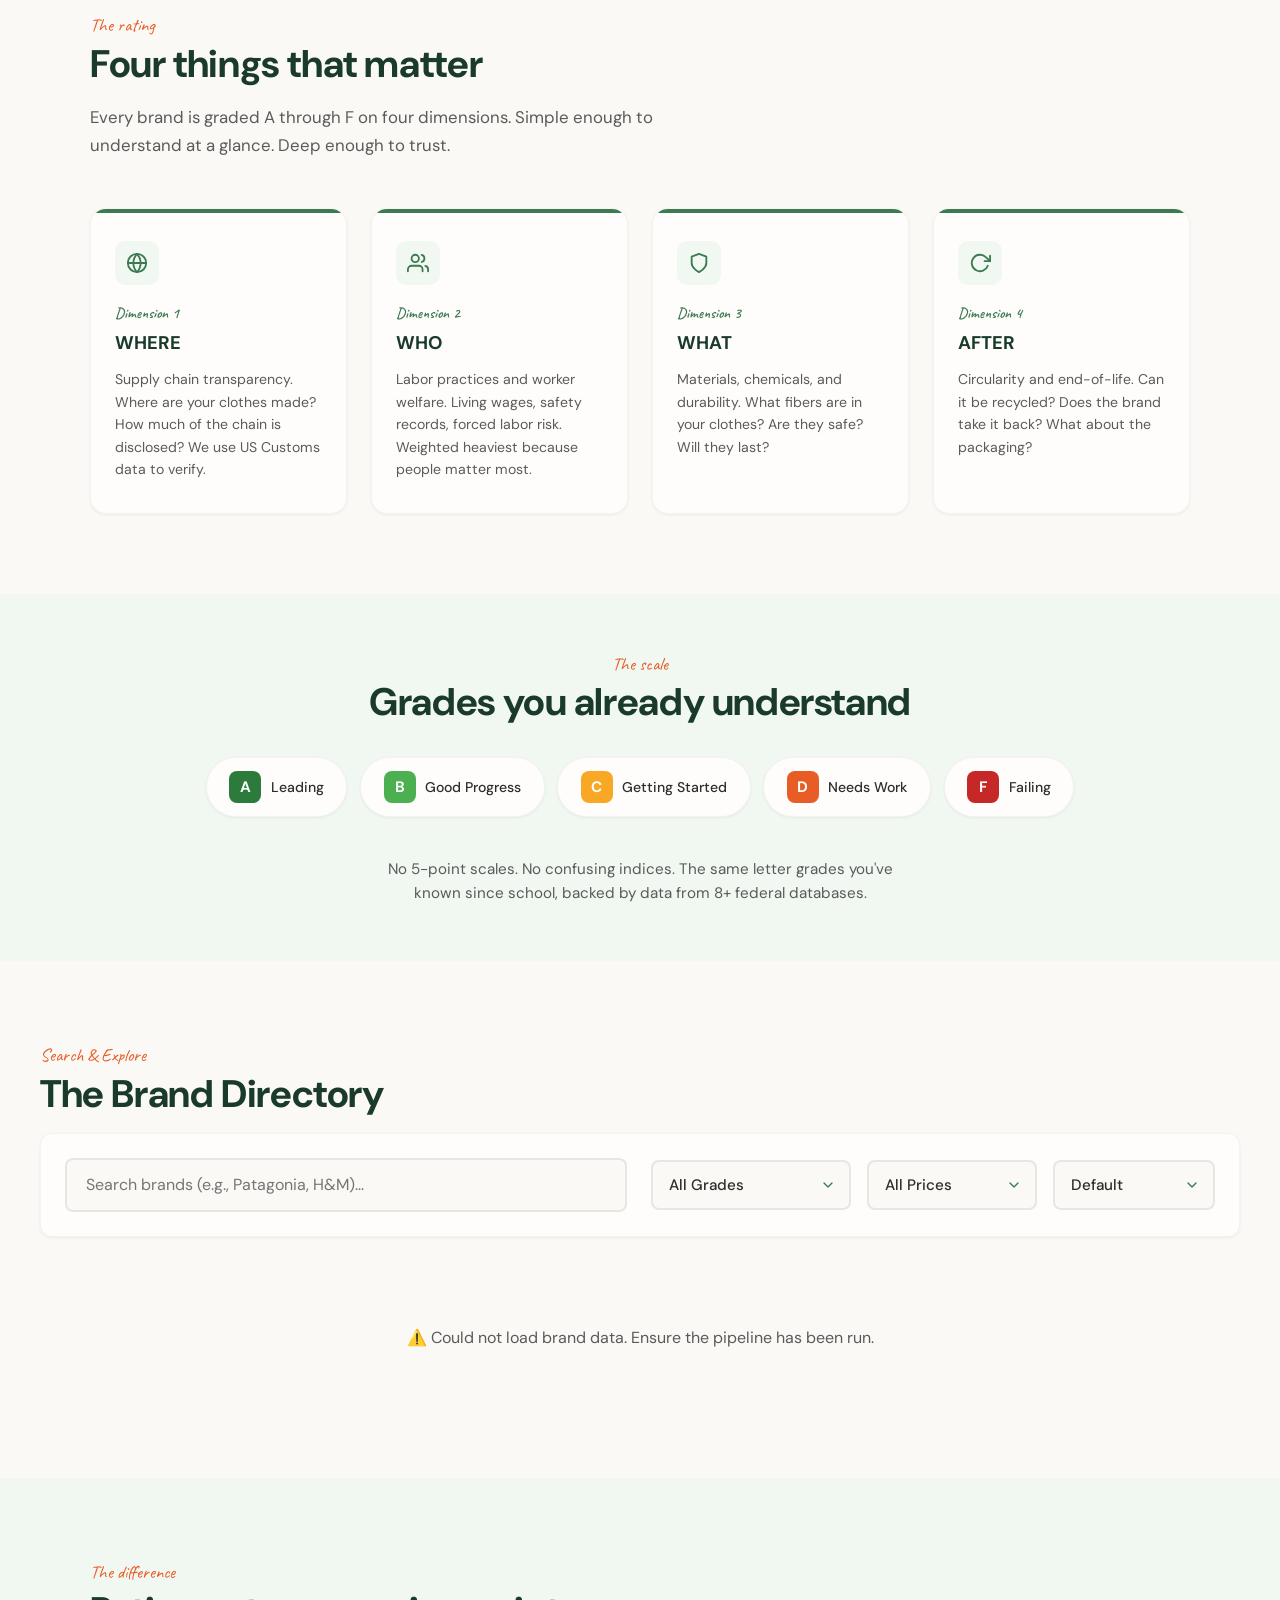
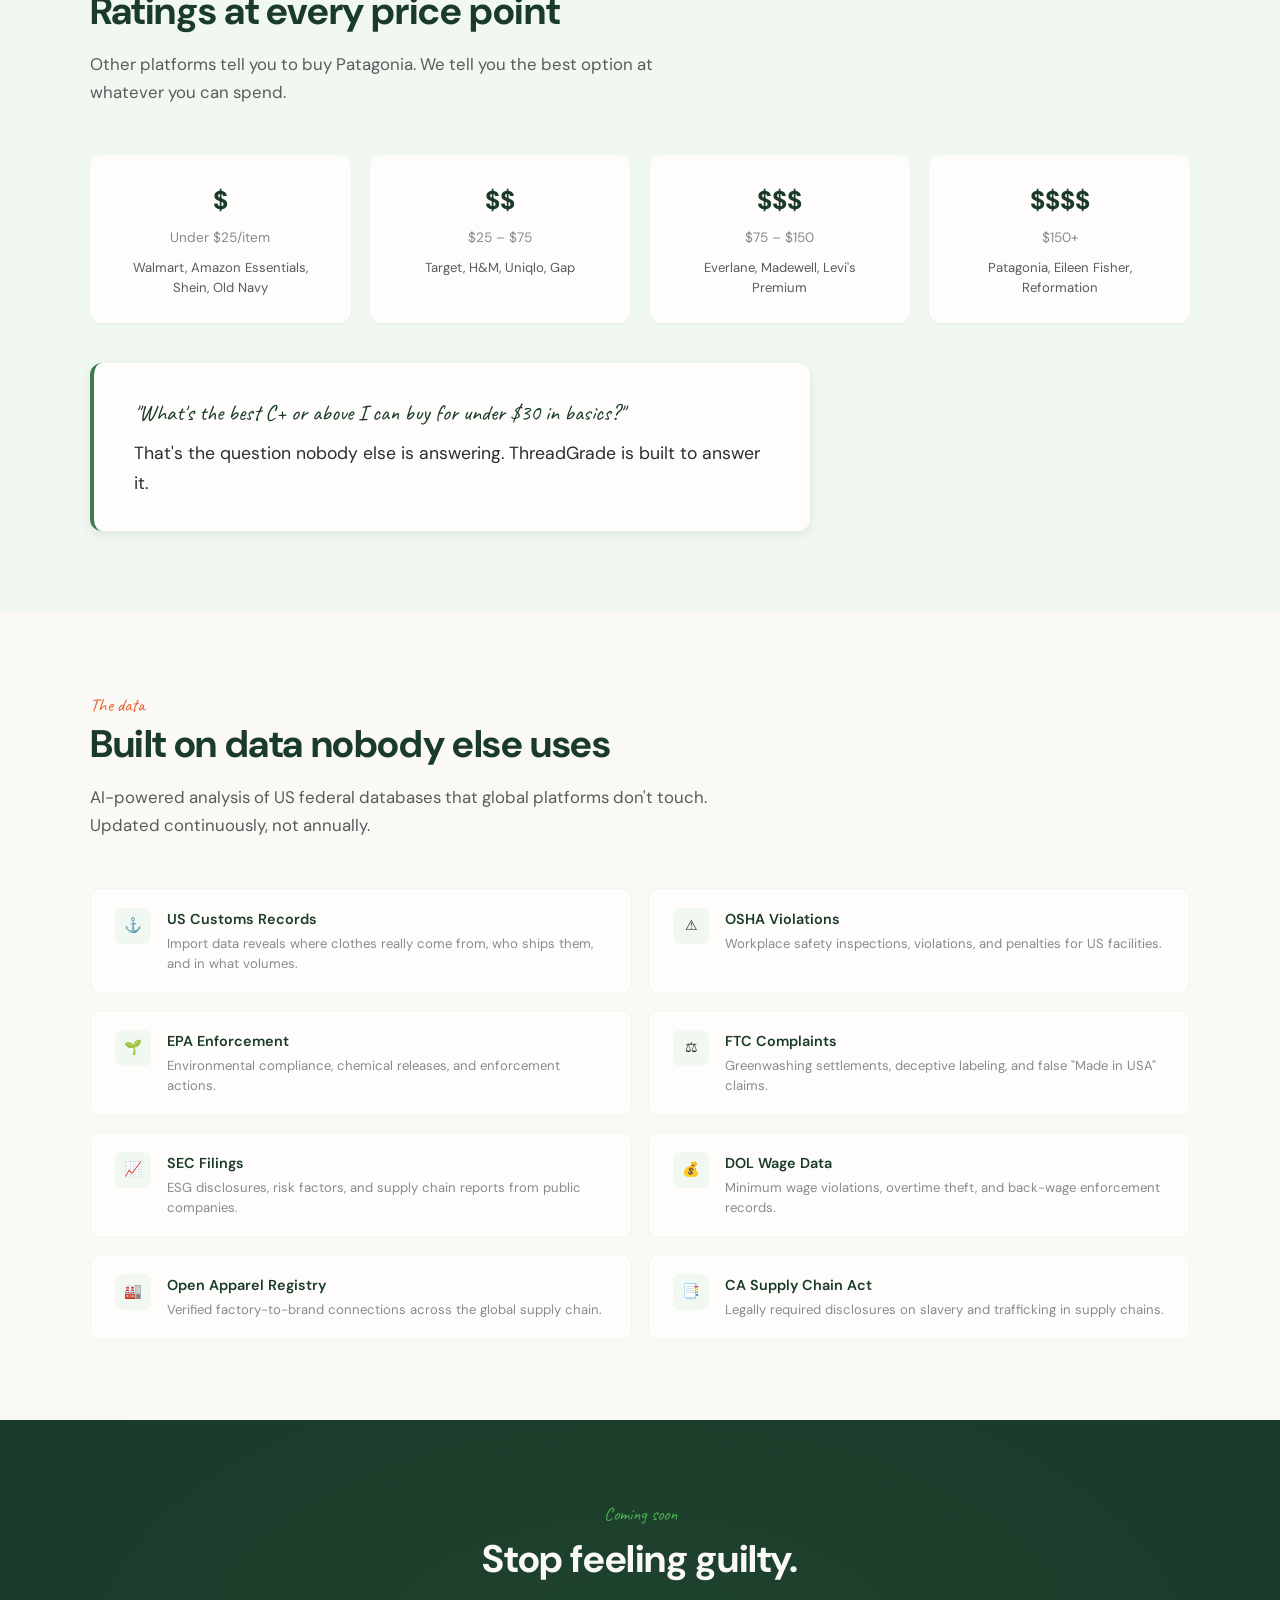
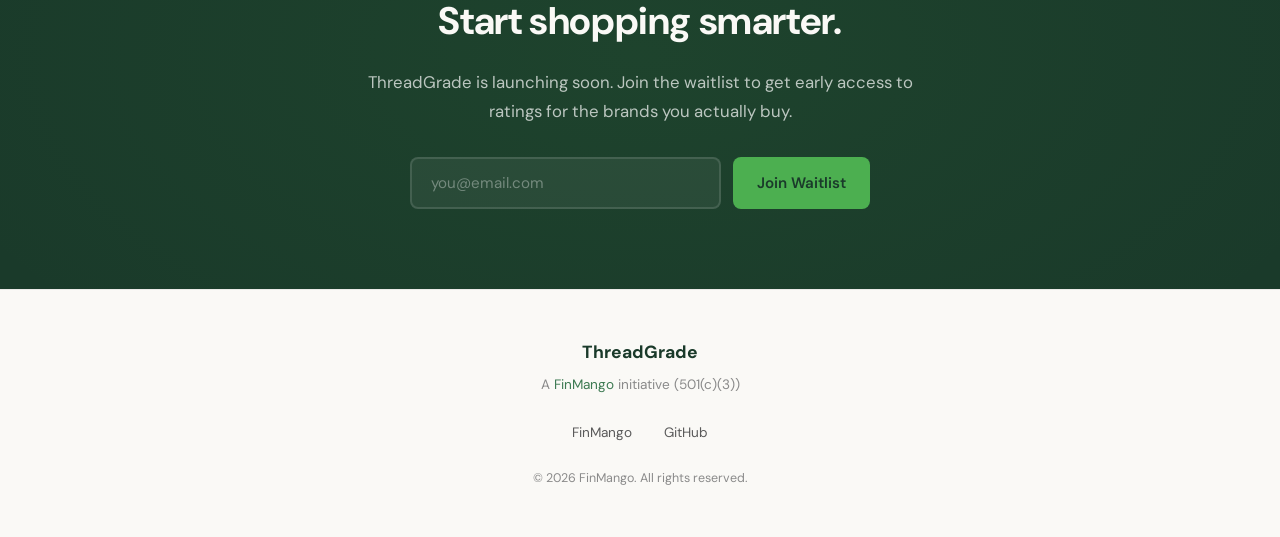
==== commit 4ef2183b: "feat: inject baseline data, add directory and scorecard frontend UI" ====
--- a/index.html
+++ b/index.html
@@ -11,6 +11,7 @@
     <link rel="preconnect" href="https://fonts.googleapis.com">
     <link rel="preconnect" href="https://fonts.gstatic.com" crossorigin>
     <link href="https://fonts.googleapis.com/css2?family=Caveat:wght@400;600;700&family=DM+Sans:ital,opsz,wght@0,9..40,300;0,9..40,400;0,9..40,500;0,9..40,600;0,9..40,700;1,9..40,400&display=swap" rel="stylesheet">
+    <link rel="stylesheet" href="css/app.css">
     <style>
         :root {
             --forest: #1a3a2a;
@@ -963,6 +964,7 @@
     </a>
     <ul class="nav-links">
         <li><a href="#how-it-works">How It Works</a></li>
+        <li><a href="#directory">Directory</a></li>
         <li><a href="#dimensions">Dimensions</a></li>
         <li><a href="#budget">Budget</a></li>
         <li><a href="#data">Data</a></li>
@@ -1131,6 +1133,59 @@
     </div>
 </section>
 
+<!-- DIRECTORY -->
+<section id="directory" class="directory-section">
+    <div class="section-inner" style="max-width: 1200px;">
+        <span class="section-tag">Search & Explore</span>
+        <h2 class="section-title">The Brand Directory</h2>
+        
+        <div class="directory-controls fade-up">
+            <div class="search-wrap">
+                <input type="text" id="brand-search" placeholder="Search brands (e.g., Patagonia, H&M)...">
+            </div>
+            
+            <div class="filters-wrap">
+                <select id="filter-grade" class="filter-select">
+                    <option value="all">All Grades</option>
+                    <option value="A">A - Leading</option>
+                    <option value="B">B - Good</option>
+                    <option value="C">C - Getting Started</option>
+                    <option value="D">D - Needs Work</option>
+                    <option value="F">F - Failing</option>
+                </select>
+                
+                <select id="filter-price" class="filter-select">
+                    <option value="all">All Prices</option>
+                    <option value="$">$ (Under $25)</option>
+                    <option value="$$">$$ ($25-$75)</option>
+                    <option value="$$$">$$$ ($75-$150)</option>
+                    <option value="$$$$">$$$$ ($150+)</option>
+                </select>
+                
+                <select id="filter-sort" class="filter-select">
+                    <option value="default">Default</option>
+                    <option value="score-desc">Highest Score</option>
+                    <option value="score-asc">Lowest Score</option>
+                    <option value="name-asc">Name (A-Z)</option>
+                </select>
+            </div>
+        </div>
+
+        <div id="loading-indicator" class="loading-state">
+            <p>Loading brand data...</p>
+        </div>
+
+        <div id="brands-grid" class="brands-grid">
+            <!-- Brand cards injected here by JS -->
+        </div>
+
+        <div id="empty-state" class="empty-state" style="display: none;">
+            <h3>No brands match your filters.</h3>
+            <button id="clear-filters" class="btn-secondary" style="margin-top: 1rem;">Clear Filters</button>
+        </div>
+    </div>
+</section>
+
 <!-- BUDGET -->
 <section class="budget-section" id="budget">
     <div class="section-inner">
@@ -1310,6 +1365,7 @@
     document.getElementById('form-success').style.display = 'block';
 }
 </script>
+<script src="js/app.js"></script>
 
 </body>
 </html>
--- a/css/app.css
+++ b/css/app.css
@@ -0,0 +1,193 @@
+/* CSS for the Dynamic Directory and Scorecard */
+
+/* ---- DIRECTORY CONTROLS ---- */
+.directory-section { background: var(--cream); }
+
+.directory-controls {
+    display: flex;
+    flex-wrap: wrap;
+    gap: 1.5rem;
+    margin-bottom: 2.5rem;
+    align-items: center;
+    justify-content: space-between;
+    background: var(--warm-white);
+    padding: 1.5rem;
+    border-radius: 12px;
+    box-shadow: var(--shadow-sm);
+    border: 1px solid rgba(0,0,0,0.04);
+}
+
+.search-wrap {
+    flex: 1;
+    min-width: 250px;
+    position: relative;
+}
+
+#brand-search {
+    width: 100%;
+    padding: 0.9rem 1.2rem;
+    border: 2px solid rgba(0,0,0,0.08);
+    border-radius: 8px;
+    font-family: inherit;
+    font-size: 1rem;
+    transition: all 0.2s;
+    background: var(--cream);
+}
+
+#brand-search:focus {
+    outline: none;
+    border-color: var(--green-mid);
+    background: white;
+}
+
+.filters-wrap {
+    display: flex;
+    gap: 1rem;
+    flex-wrap: wrap;
+}
+
+.filter-select {
+    padding: 0.8rem 2.5rem 0.8rem 1rem;
+    border: 2px solid rgba(0,0,0,0.08);
+    border-radius: 8px;
+    font-family: inherit;
+    font-size: 0.95rem;
+    font-weight: 500;
+    color: var(--text);
+    background: var(--cream) url('data:image/svg+xml;utf8,<svg xmlns="http://www.w3.org/2000/svg" width="16" height="16" viewBox="0 0 24 24" fill="none" stroke="%233d7a52" stroke-width="2" stroke-linecap="round" stroke-linejoin="round"><polyline points="6 9 12 15 18 9"></polyline></svg>') no-repeat right 0.8rem center;
+    appearance: none;
+    cursor: pointer;
+    transition: border-color 0.2s;
+}
+
+.filter-select:focus { outline: none; border-color: var(--green-mid); }
+.filter-select:hover { border-color: rgba(0,0,0,0.15); }
+
+/* ---- BRANDS GRID ---- */
+.brands-grid {
+    display: grid;
+    grid-template-columns: repeat(auto-fill, minmax(280px, 1fr));
+    gap: 1.5rem;
+}
+
+.brand-card-link { text-decoration: none; color: inherit; display: block; }
+.brand-card {
+    background: var(--warm-white);
+    border-radius: 12px;
+    padding: 1.5rem;
+    border: 1px solid rgba(0,0,0,0.04);
+    box-shadow: var(--shadow-sm);
+    transition: all 0.3s ease;
+    height: 100%;
+    display: flex;
+    flex-direction: column;
+}
+
+.brand-card:hover {
+    transform: translateY(-4px);
+    box-shadow: var(--shadow-lg);
+    border-color: rgba(61, 122, 82, 0.2);
+}
+
+.bc-header {
+    display: flex;
+    justify-content: space-between;
+    align-items: flex-start;
+    margin-bottom: 1rem;
+}
+
+.bc-badge {
+    width: 42px;
+    height: 42px;
+    border-radius: 10px;
+    display: flex;
+    align-items: center;
+    justify-content: center;
+    font-weight: 700;
+    font-size: 1.2rem;
+    color: white;
+}
+.bc-badge.A { background: var(--grade-a); }
+.bc-badge.B { background: var(--grade-b); }
+.bc-badge.C { background: var(--grade-c); color: var(--ink); }
+.bc-badge.D { background: var(--grade-d); }
+.bc-badge.F { background: var(--grade-f); }
+
+.bc-price { font-family: 'Caveat', cursive; font-size: 1.2rem; color: var(--green-mid); font-weight: 600; }
+.bc-name { font-weight: 700; font-size: 1.2rem; color: var(--forest); margin-bottom: 0.2rem; }
+.bc-cats { font-size: 0.85rem; color: var(--text-muted); margin-bottom: 1rem; flex-grow: 1; }
+.bc-score {
+    font-size: 0.85rem;
+    font-weight: 600;
+    color: var(--text-light);
+    border-top: 1px solid rgba(0,0,0,0.05);
+    padding-top: 0.8rem;
+    display: flex;
+    justify-content: space-between;
+    align-items: center;
+}
+.bc-score span { background: var(--green-pale); padding: 0.2rem 0.6rem; border-radius: 4px; color: var(--green-dark); }
+
+/* ---- SCORECARD PAGE ---- */
+.sc-header { background: var(--forest); color: var(--cream); padding: 8rem 2rem 4rem; text-align: center; }
+.sc-meta { margin-bottom: 1rem; color: var(--green-bright); font-family: 'Caveat', cursive; font-size: 1.3rem; }
+.sc-title { font-size: clamp(2.5rem, 5vw, 4rem); font-weight: 700; margin-bottom: 2rem; color: var(--cream); }
+.sc-grade-hero {
+    display: inline-flex;
+    align-items: center;
+    gap: 1rem;
+    background: var(--warm-white);
+    padding: 0.5rem 2rem 0.5rem 0.5rem;
+    border-radius: 50px;
+    color: var(--ink);
+}
+.sc-grade-hero .badge {
+    width: 60px; height: 60px; border-radius: 50%; display: flex; align-items: center; justify-content: center;
+    font-size: 2rem; font-weight: 700; color: white;
+}
+.sc-grade-hero .A { background: var(--grade-a); }
+.sc-grade-hero .B { background: var(--grade-b); }
+.sc-grade-hero .C { background: var(--grade-c); color: var(--ink); }
+.sc-grade-hero .D { background: var(--grade-d); }
+.sc-grade-hero .F { background: var(--grade-f); }
+.sc-score-text { font-size: 1.2rem; font-weight: 600; }
+
+.sc-container { max-width: 1000px; margin: -2rem auto 5rem; padding: 0 2rem; position: relative; z-index: 10; }
+
+.sc-flags { margin-bottom: 2rem; }
+.sc-flag {
+    background: #FFEBEE; border-left: 4px solid var(--grade-f); border-radius: 8px; padding: 1.2rem 1.5rem;
+    margin-bottom: 1rem; display: flex; gap: 1rem; align-items: flex-start; box-shadow: var(--shadow-sm);
+}
+.sc-flag-icon { font-size: 1.5rem; }
+.sc-flag-title { font-weight: 700; color: #c62828; margin-bottom: 0.3rem; }
+.sc-flag-desc { font-size: 0.95rem; color: var(--text); line-height: 1.5; }
+
+.sc-card { background: var(--warm-white); border-radius: 16px; padding: 2.5rem; margin-bottom: 2rem; box-shadow: var(--shadow-md); border: 1px solid rgba(0,0,0,0.04); }
+.sc-card h2 { font-size: 1.5rem; color: var(--forest); margin-bottom: 1.5rem; display: flex; justify-content: space-between; border-bottom: 2px solid var(--green-pale); padding-bottom: 1rem; }
+
+.hc-list { list-style: none; display: flex; flex-direction: column; gap: 0.8rem; }
+.hc-list li { display: flex; gap: 0.8rem; font-size: 1.05rem; line-height: 1.5; }
+.hc-list.highlights li::before { content: '✅'; flex-shrink: 0; }
+.hc-list.concerns li::before { content: '⚠️'; flex-shrink: 0; }
+
+.dim-scores { display: grid; grid-template-columns: repeat(auto-fit, minmax(200px, 1fr)); gap: 1.5rem; margin-bottom: 2rem; }
+.ds-box { background: var(--green-pale); padding: 1.5rem; border-radius: 12px; text-align: center; }
+.ds-val { font-size: 2.5rem; font-weight: 700; color: var(--forest); margin-bottom: 0.2rem; }
+.ds-label { font-size: 0.9rem; font-weight: 600; color: var(--green-mid); text-transform: uppercase; letter-spacing: 1px; }
+
+.loading-state { text-align: center; padding: 3rem; color: var(--text-light); }
+.empty-state { text-align: center; padding: 4rem 2rem; background: var(--warm-white); border-radius: 12px; }
+
+/* ---- UTILS ---- */
+.back-link {
+    display: inline-flex; align-items: center; gap: 0.5rem; color: var(--cream); text-decoration: none;
+    font-weight: 500; opacity: 0.8; transition: opacity 0.2s; position: absolute; top: 6rem; left: 2rem;
+}
+.back-link:hover { opacity: 1; text-decoration: underline; }
+
+@media (max-width: 768px) {
+    .sc-card { padding: 1.5rem; }
+    .filters-wrap { width: 100%; display: grid; grid-template-columns: 1fr 1fr; }
+    .filter-select { width: 100%; }
+}
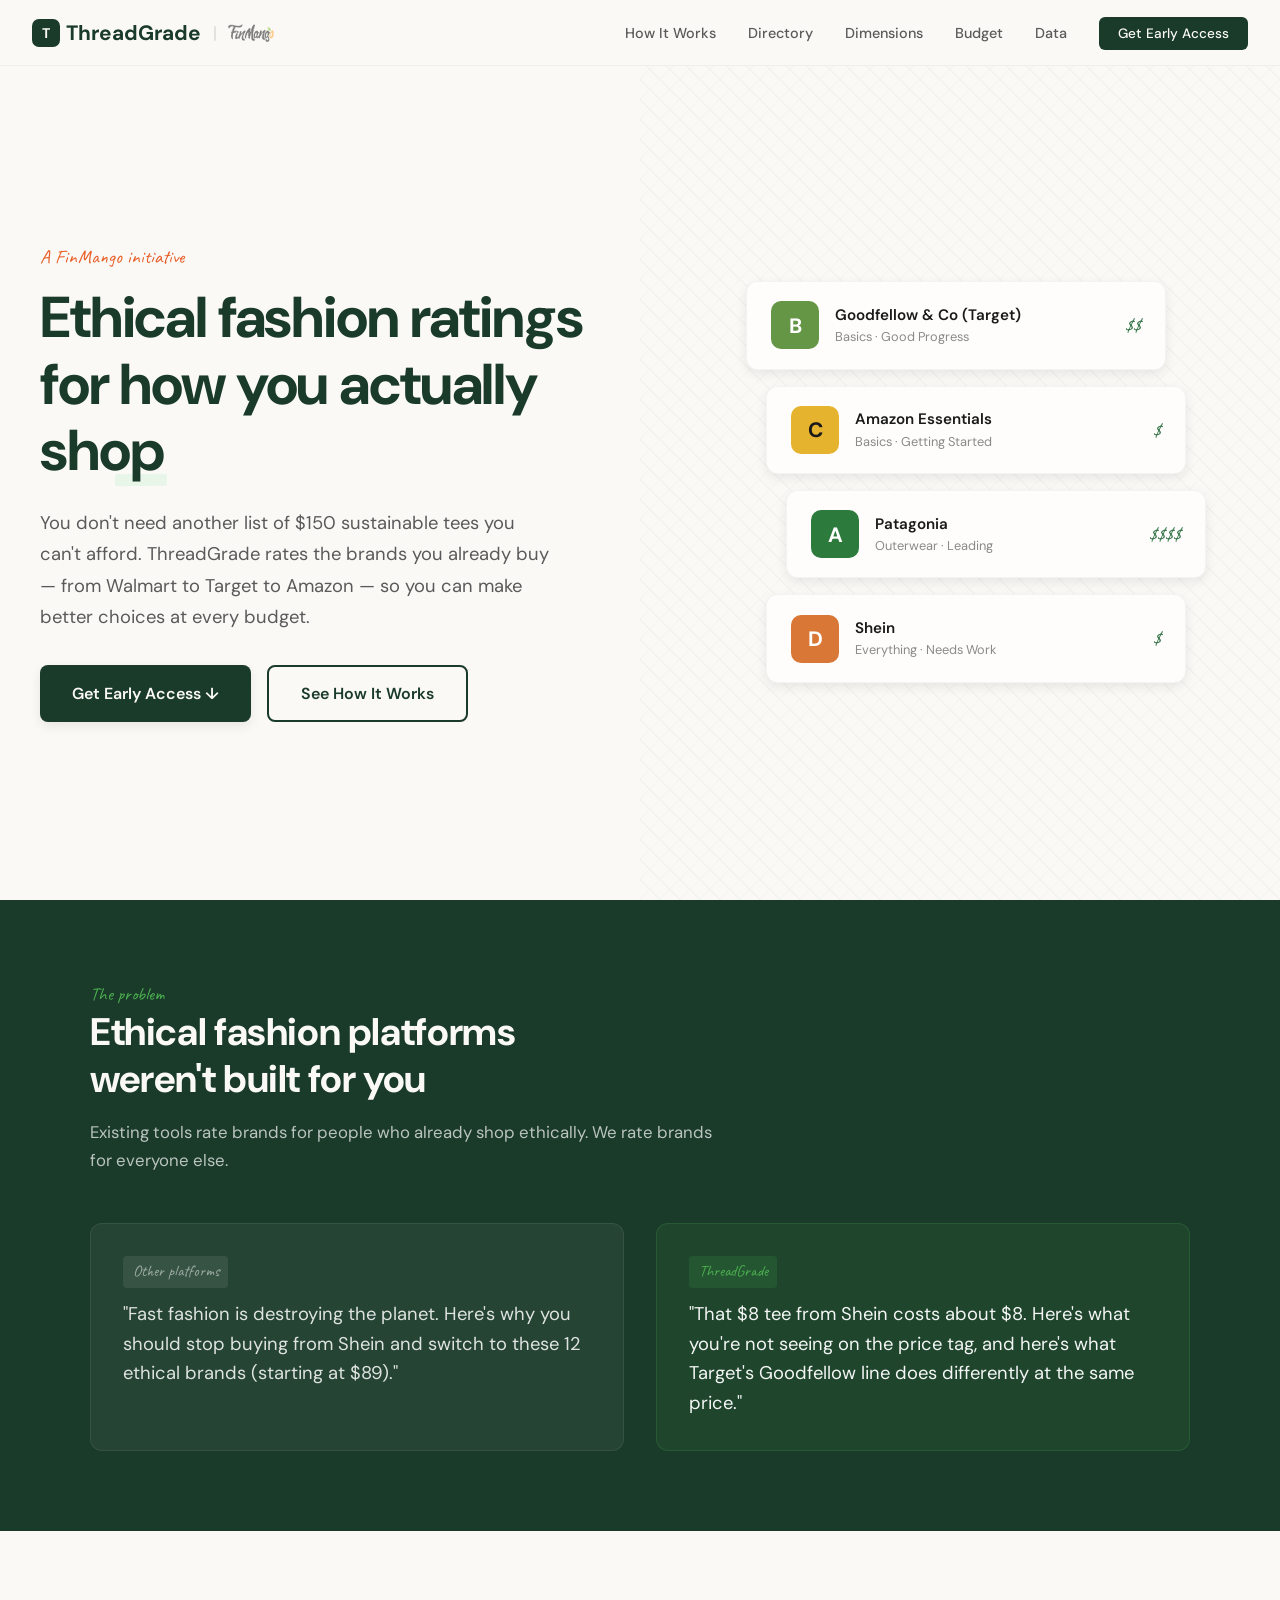
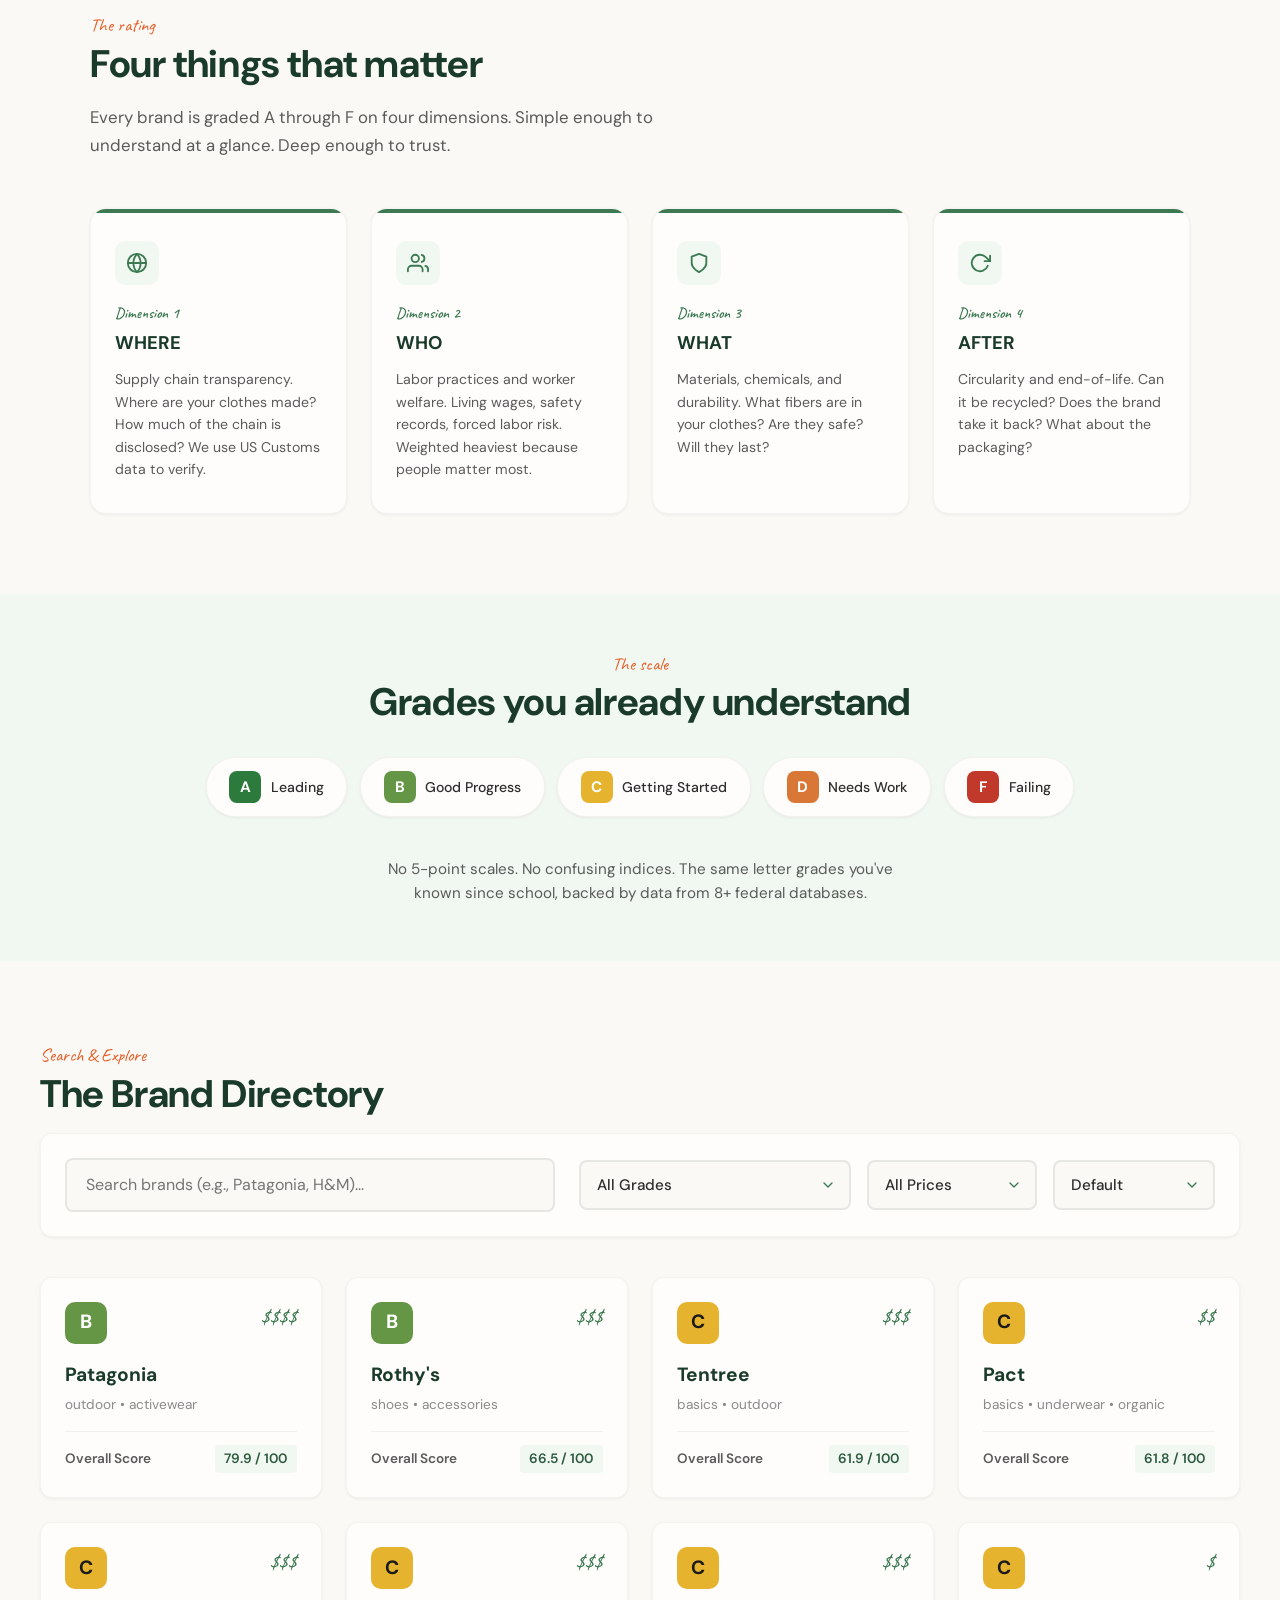
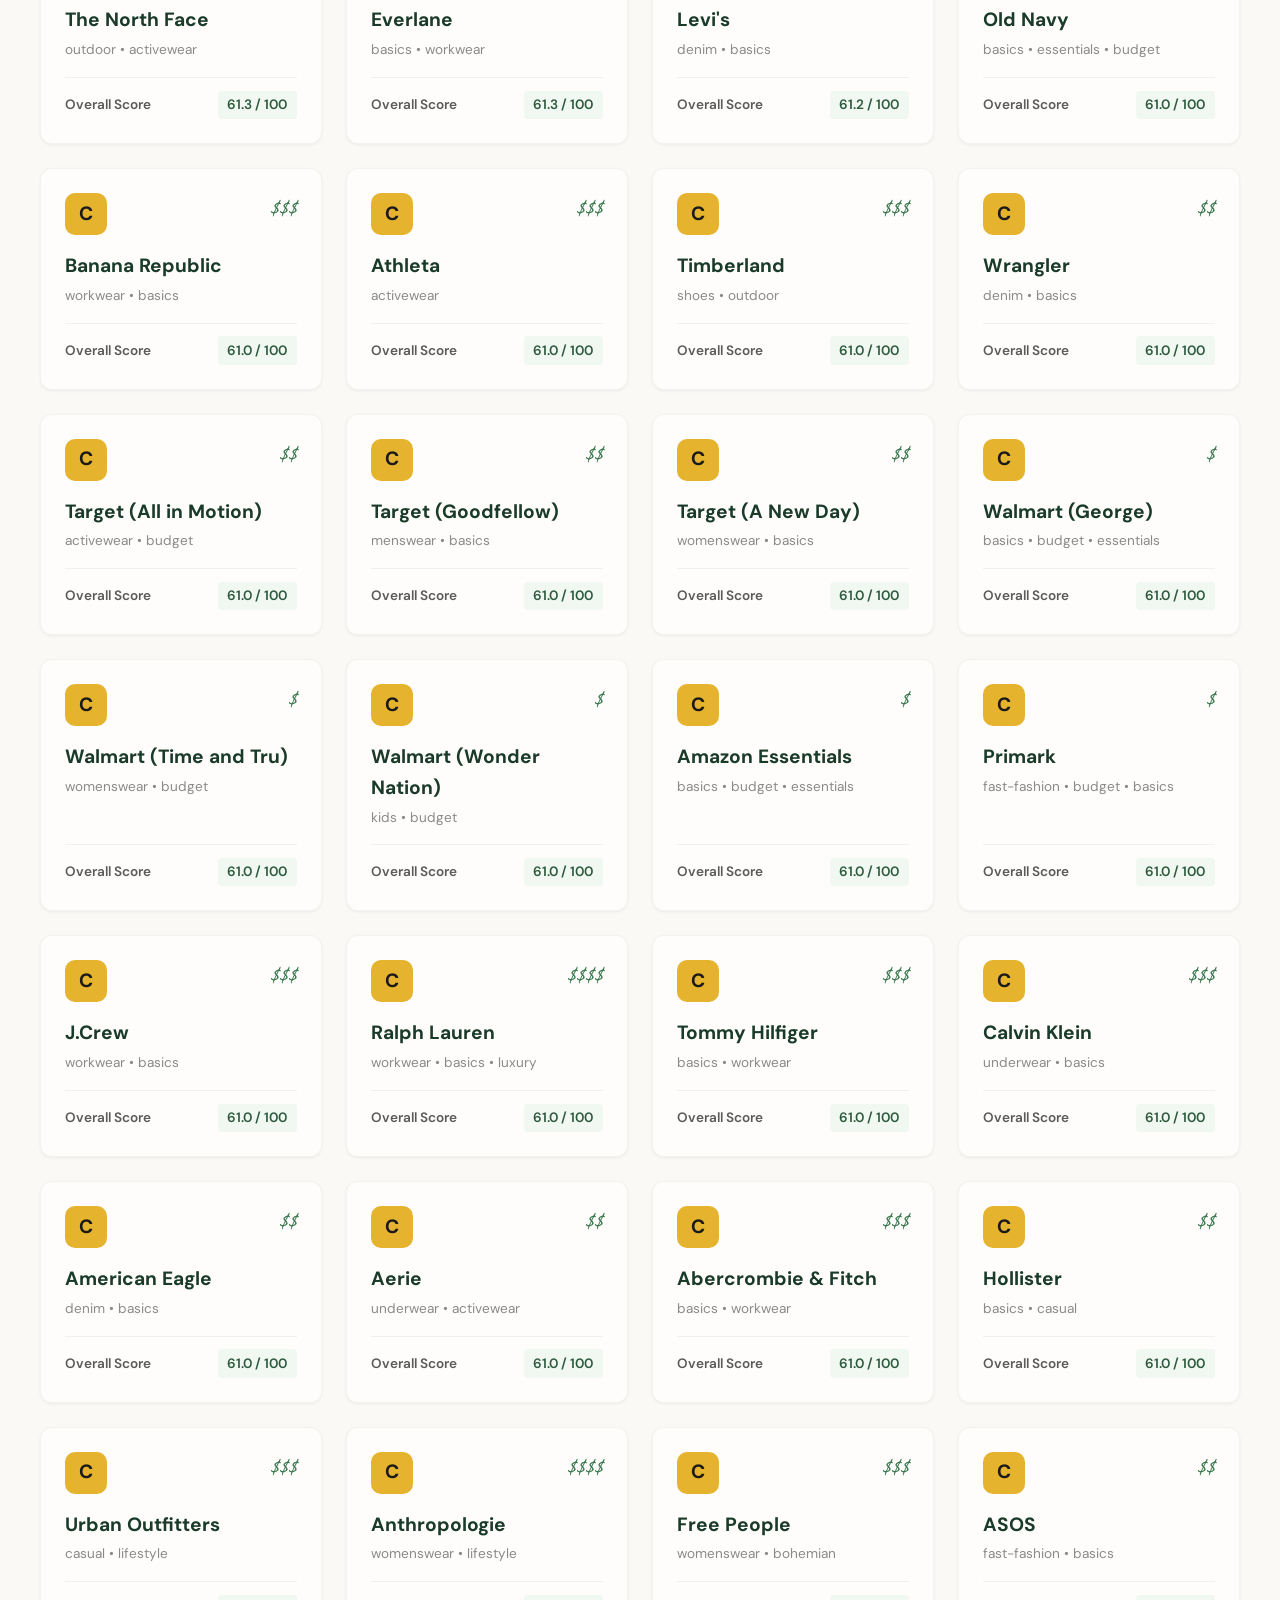
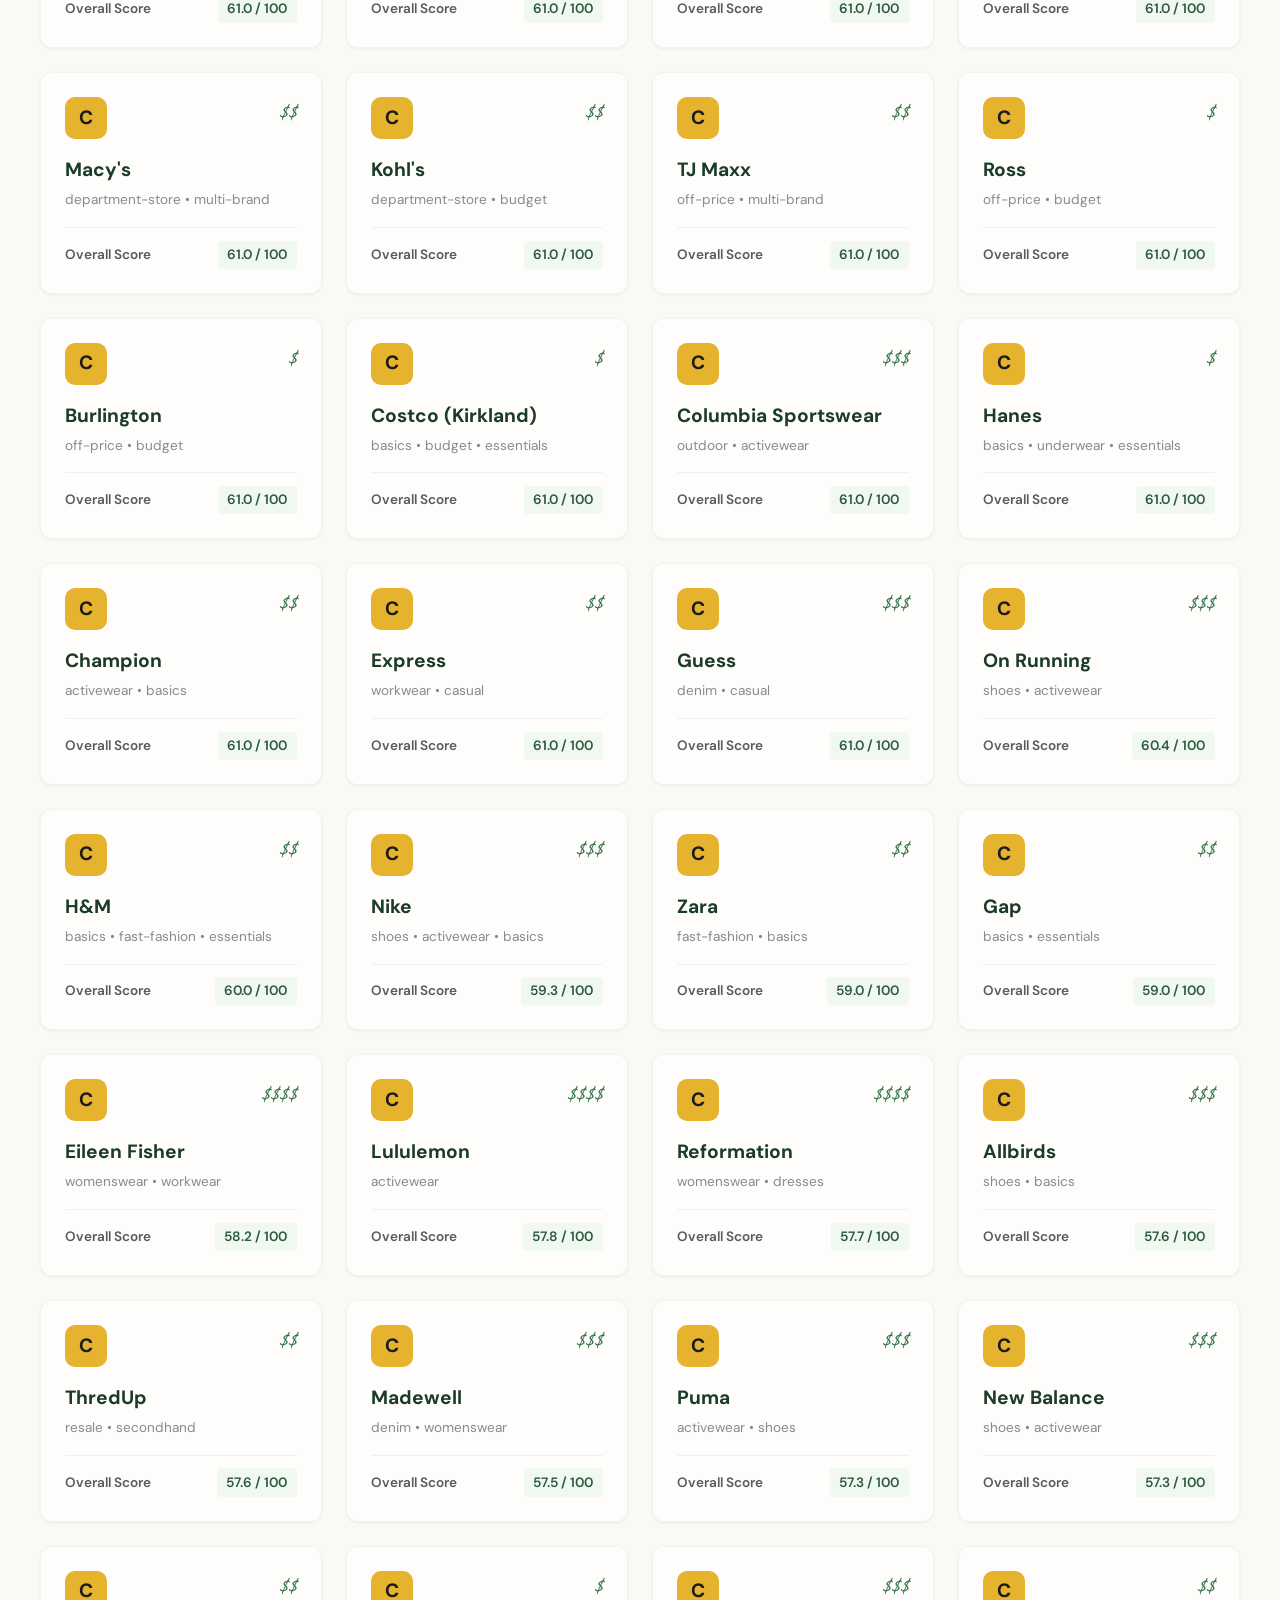
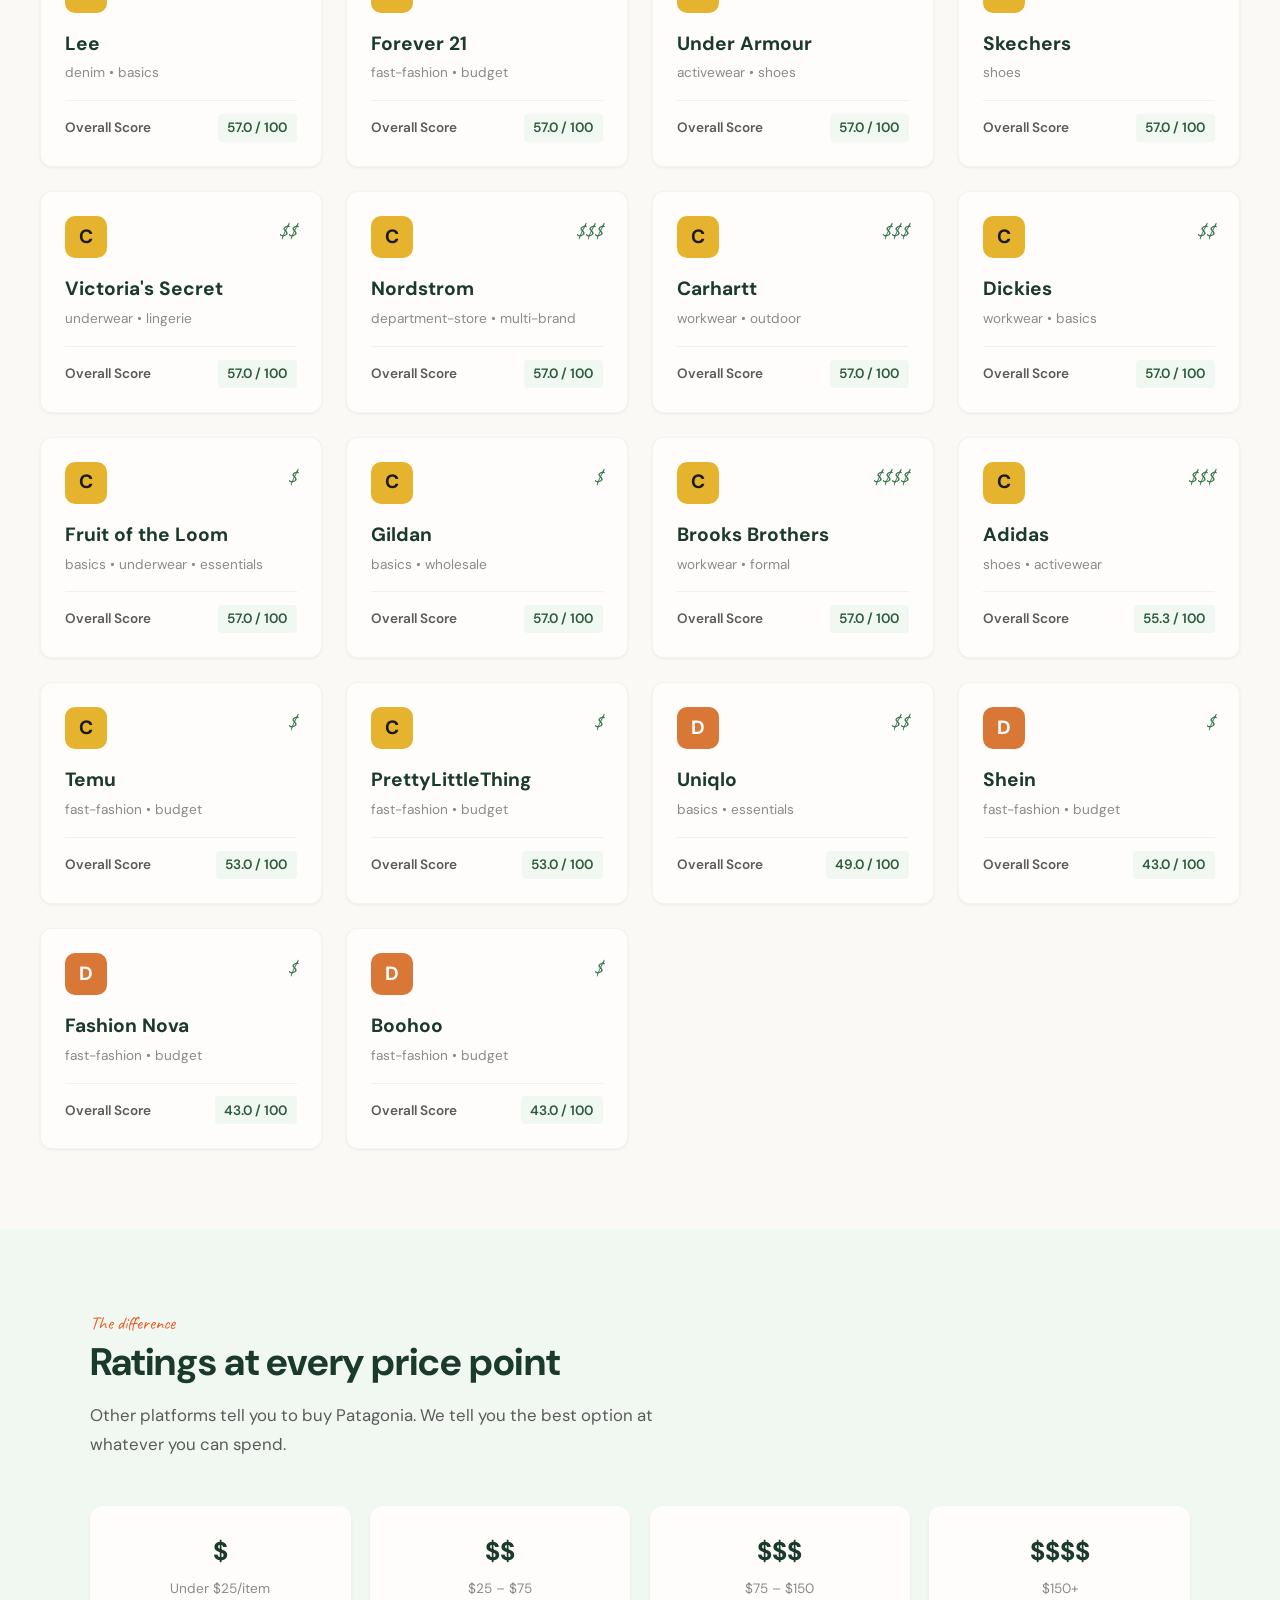
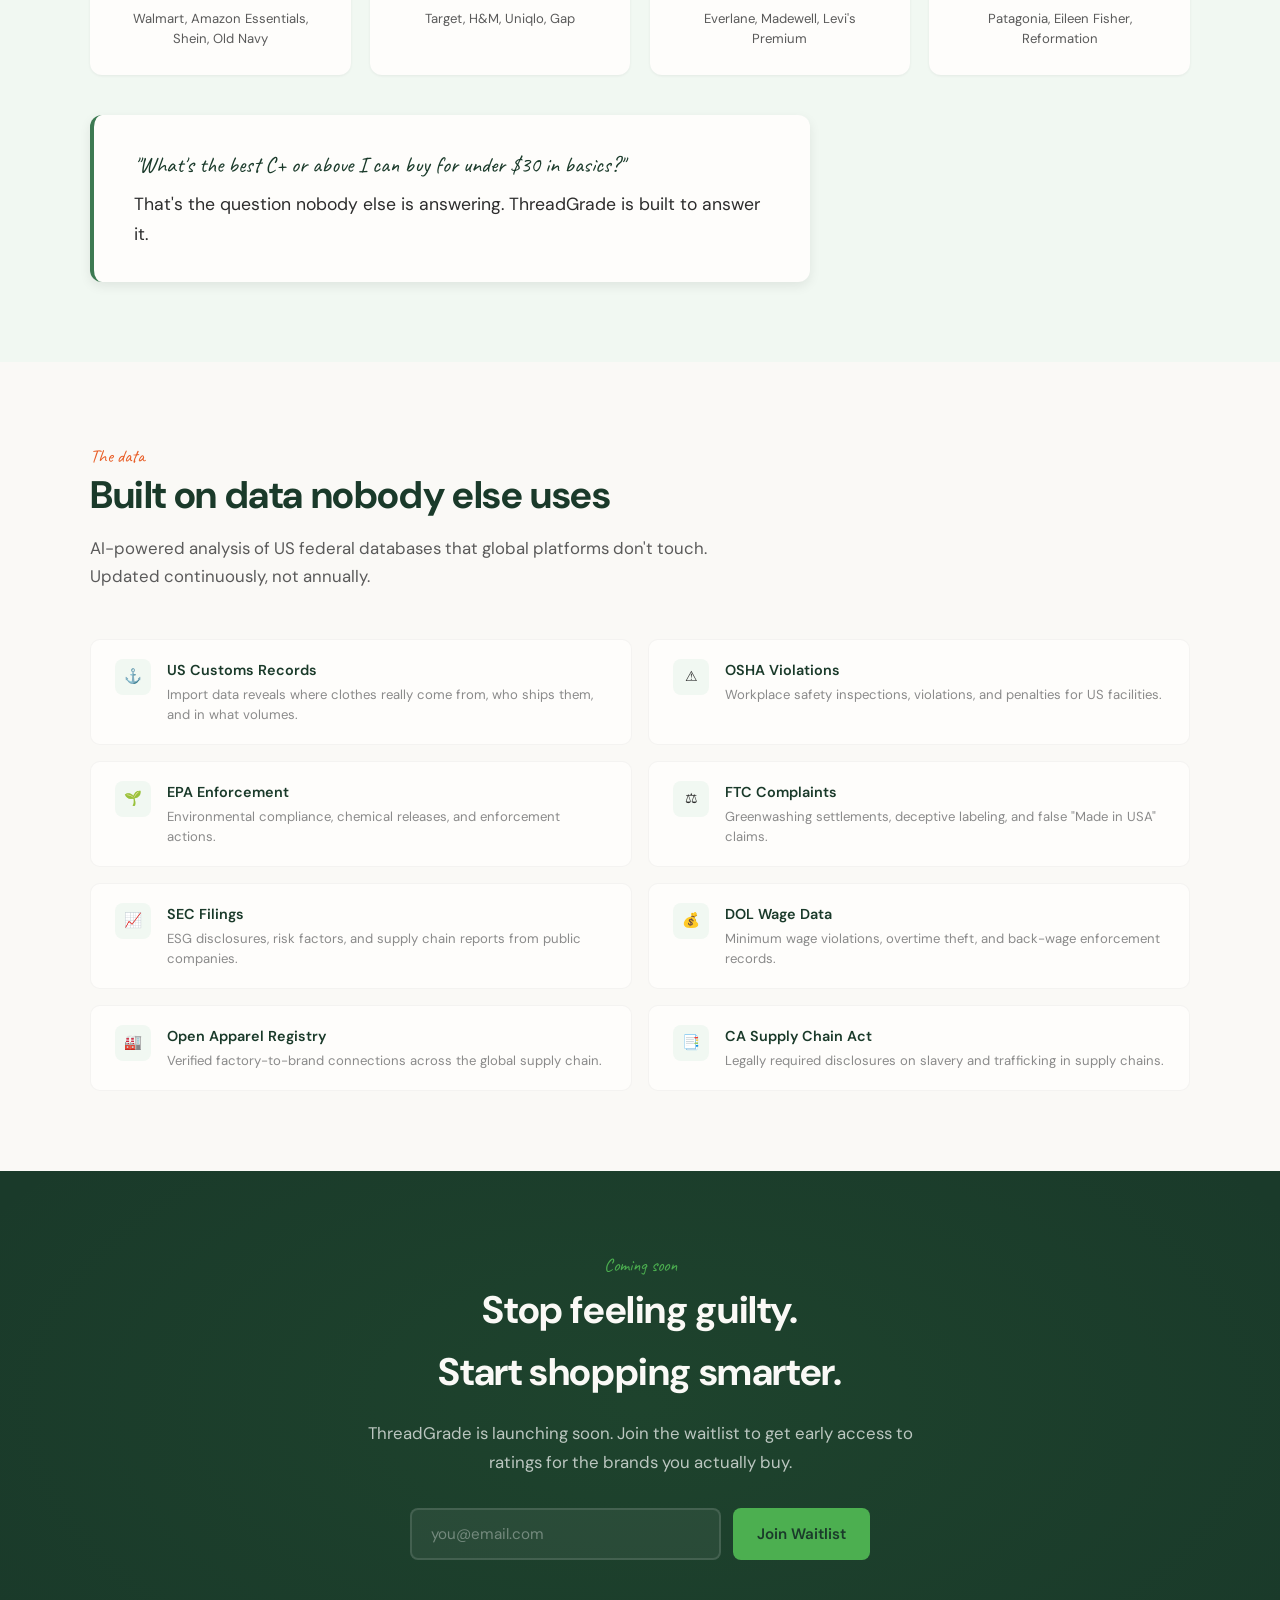
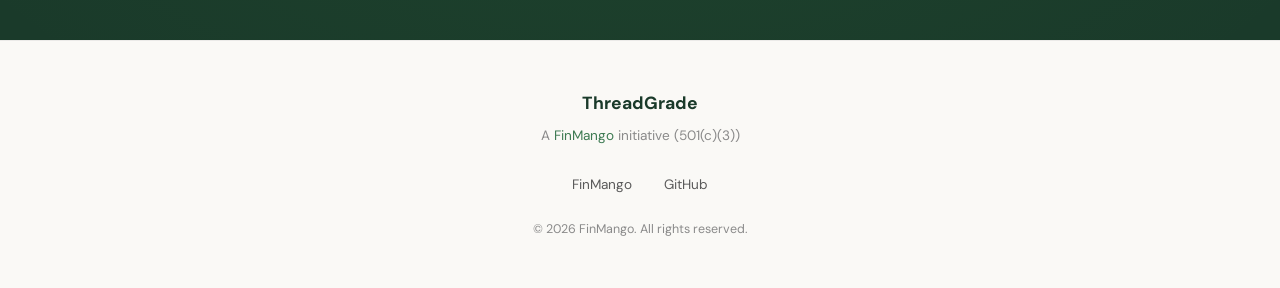
==== commit 7399f752: "feat(data): institute strict Unranked NR grade scale for missing data brands" ====
--- a/index.html
+++ b/index.html
@@ -29,10 +29,11 @@
             --accent: #e85d26;
             --accent-light: #fff3ee;
             --grade-a: #2d7a3d;
-            --grade-b: #4CAF50;
-            --grade-c: #F9A825;
-            --grade-d: #e85d26;
-            --grade-f: #c62828;
+            --grade-b: #649646;
+            --grade-c: #e5b32e;
+            --grade-d: #d97736;
+            --grade-f: #c0392b;
+            --grade-nr: #888888;
             --shadow-sm: 0 1px 3px rgba(0,0,0,0.06);
             --shadow-md: 0 4px 12px rgba(0,0,0,0.08);
             --shadow-lg: 0 8px 30px rgba(0,0,0,0.1);
@@ -340,6 +341,8 @@
         .grade-badge.b { background: var(--grade-b); }
         .grade-badge.c { background: var(--grade-c); color: var(--ink); }
         .grade-badge.d { background: var(--grade-d); }
+        .grade-badge.f { background: var(--grade-f); }
+        .grade-badge.nr { background: var(--grade-nr); color: #fff; }
 
         .grade-info { flex: 1; }
         .grade-brand { font-weight: 600; color: var(--ink); font-size: 0.95rem; }
@@ -1152,6 +1155,7 @@
                     <option value="C">C - Getting Started</option>
                     <option value="D">D - Needs Work</option>
                     <option value="F">F - Failing</option>
+                    <option value="NR">NR - Unranked (Missing Data)</option>
                 </select>
                 
                 <select id="filter-price" class="filter-select">
--- a/css/app.css
+++ b/css/app.css
@@ -112,6 +112,7 @@
 .bc-badge.C { background: var(--grade-c); color: var(--ink); }
 .bc-badge.D { background: var(--grade-d); }
 .bc-badge.F { background: var(--grade-f); }
+.bc-badge.NR { background: #888888; color: #fff; }
 
 .bc-price { font-family: 'Caveat', cursive; font-size: 1.2rem; color: var(--green-mid); font-weight: 600; }
 .bc-name { font-weight: 700; font-size: 1.2rem; color: var(--forest); margin-bottom: 0.2rem; }
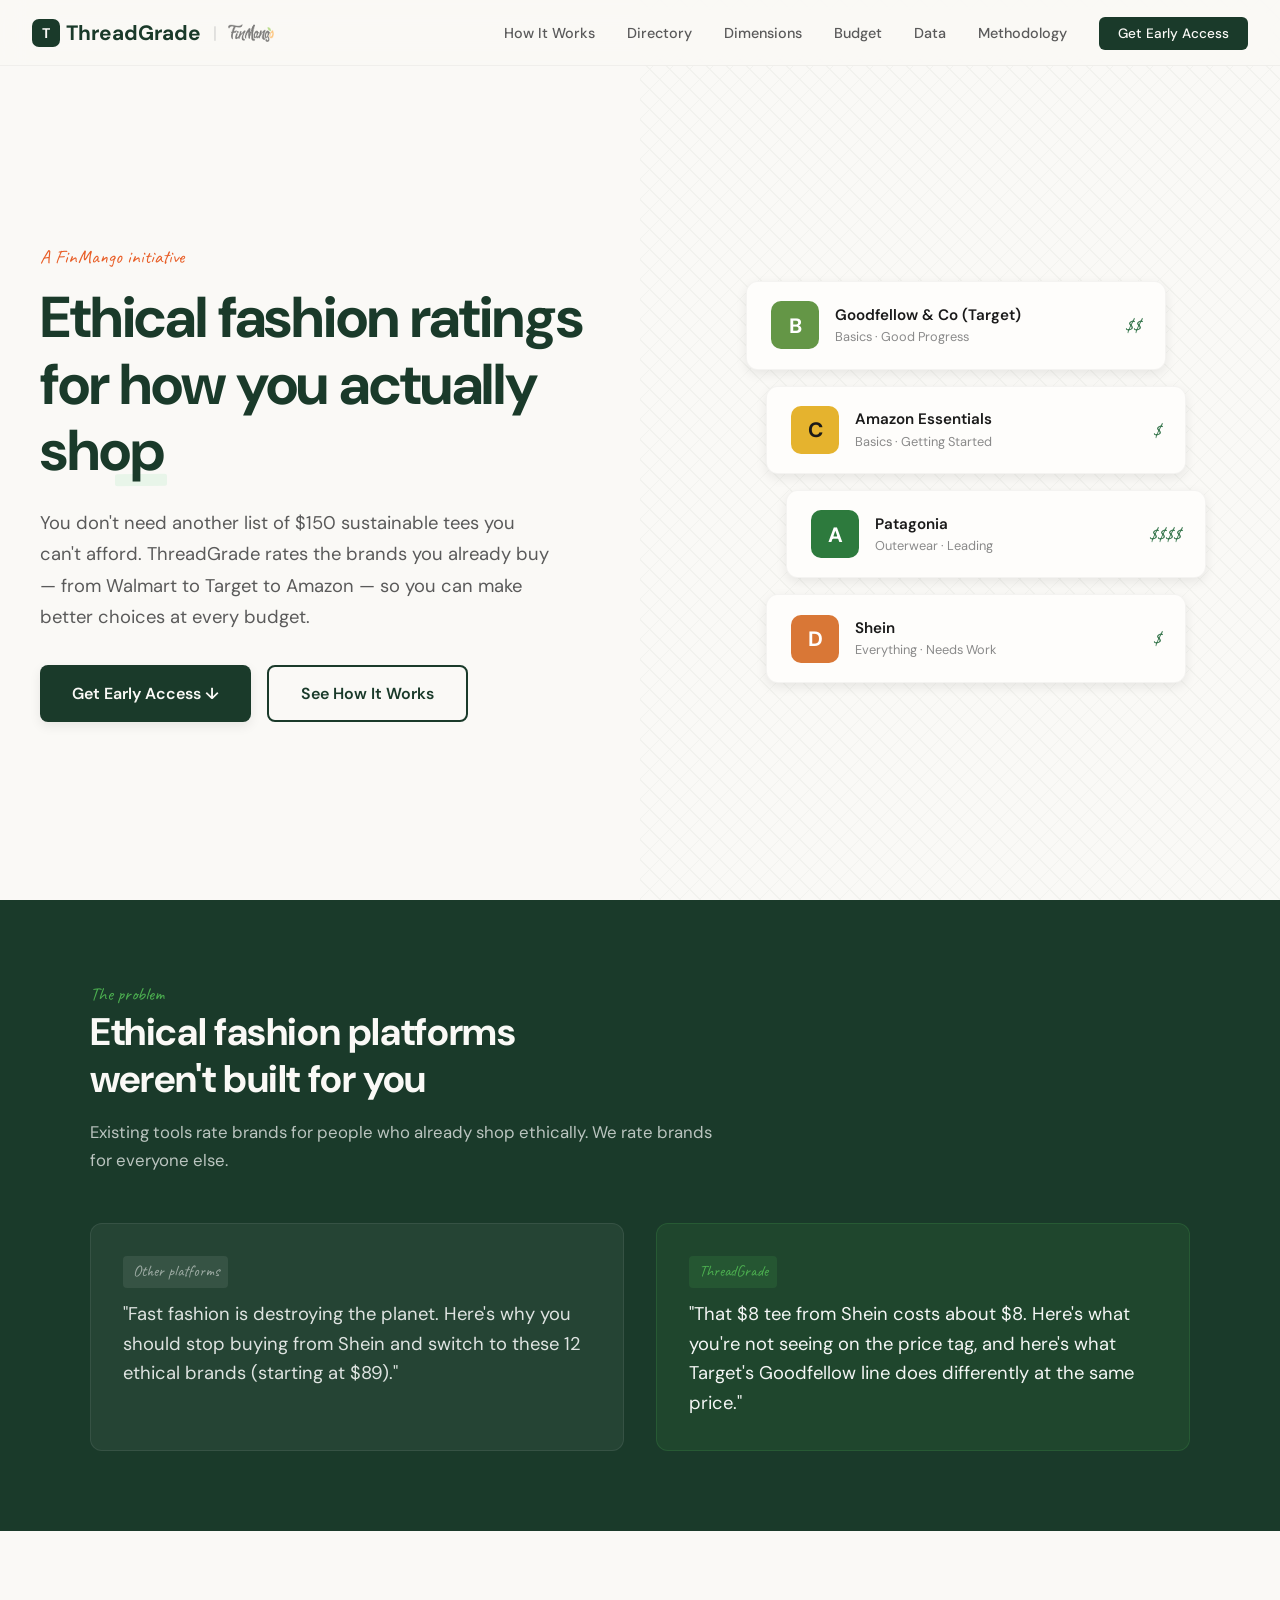
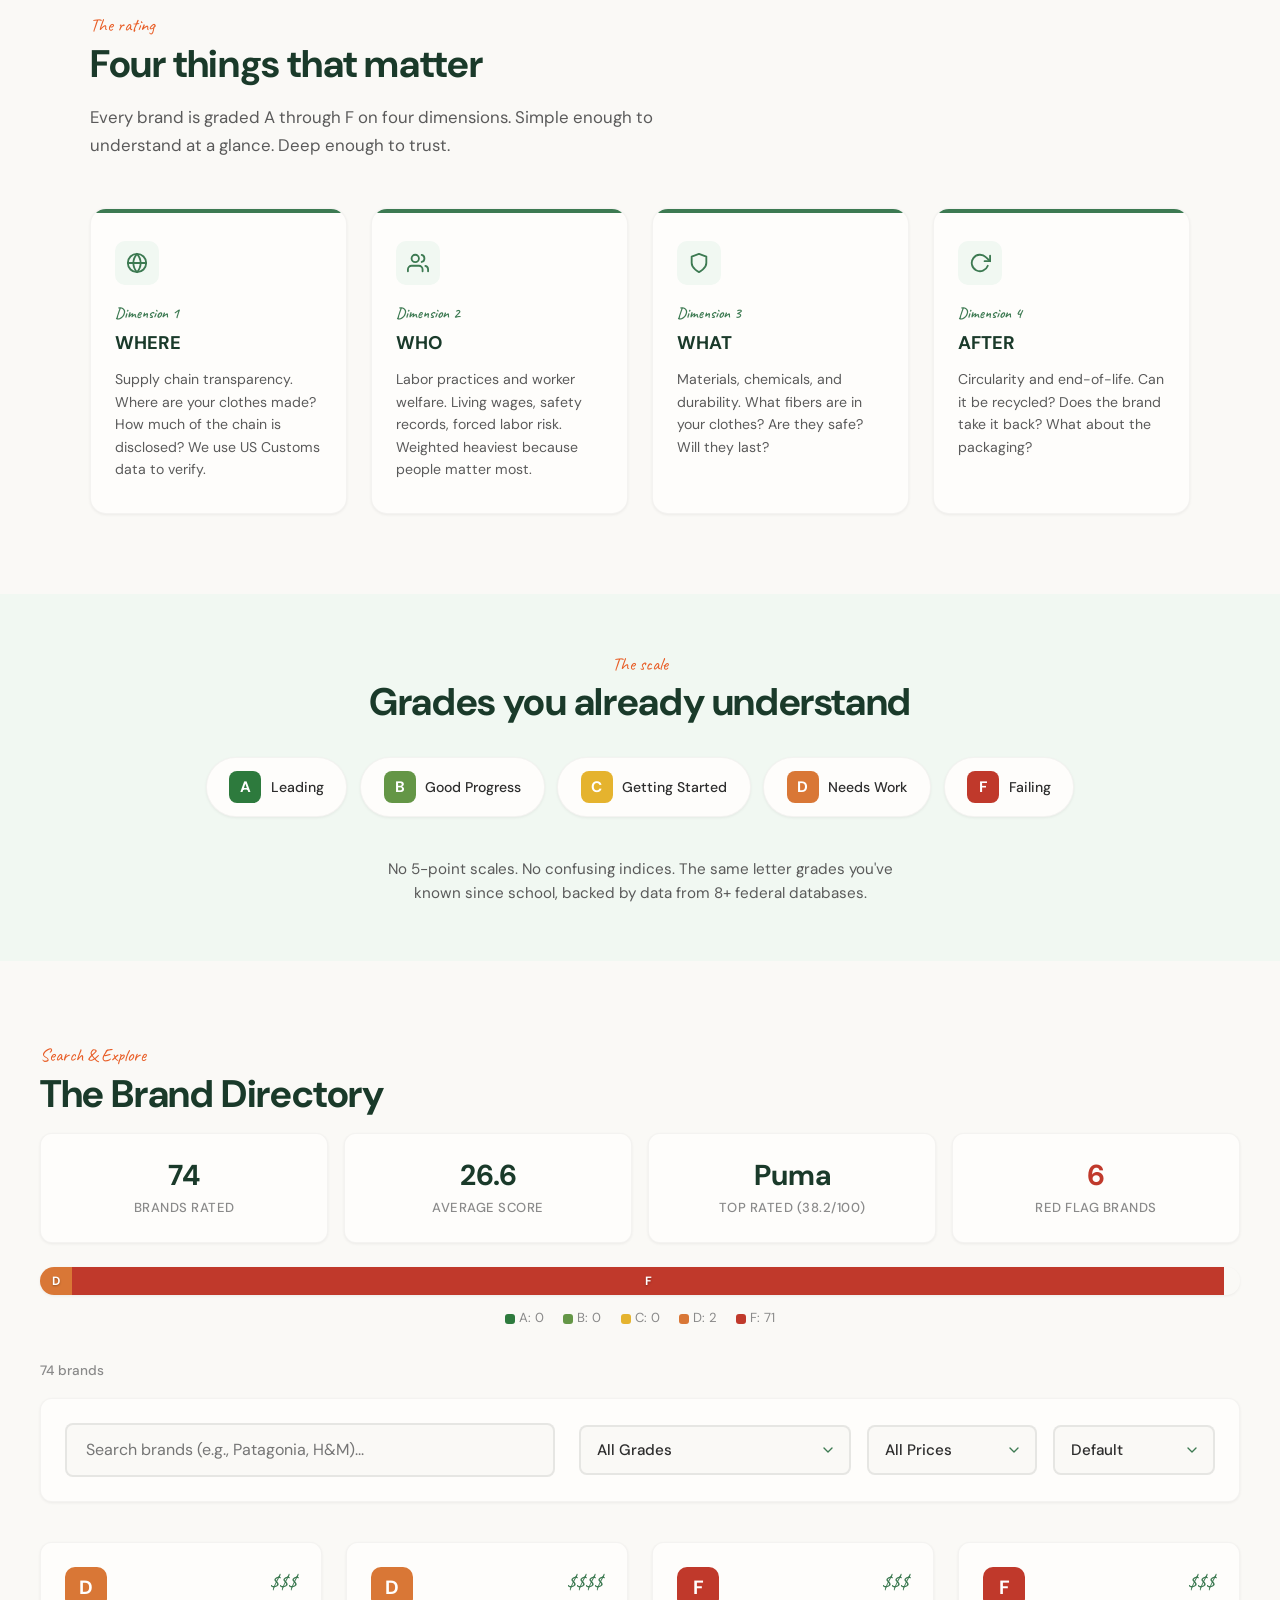
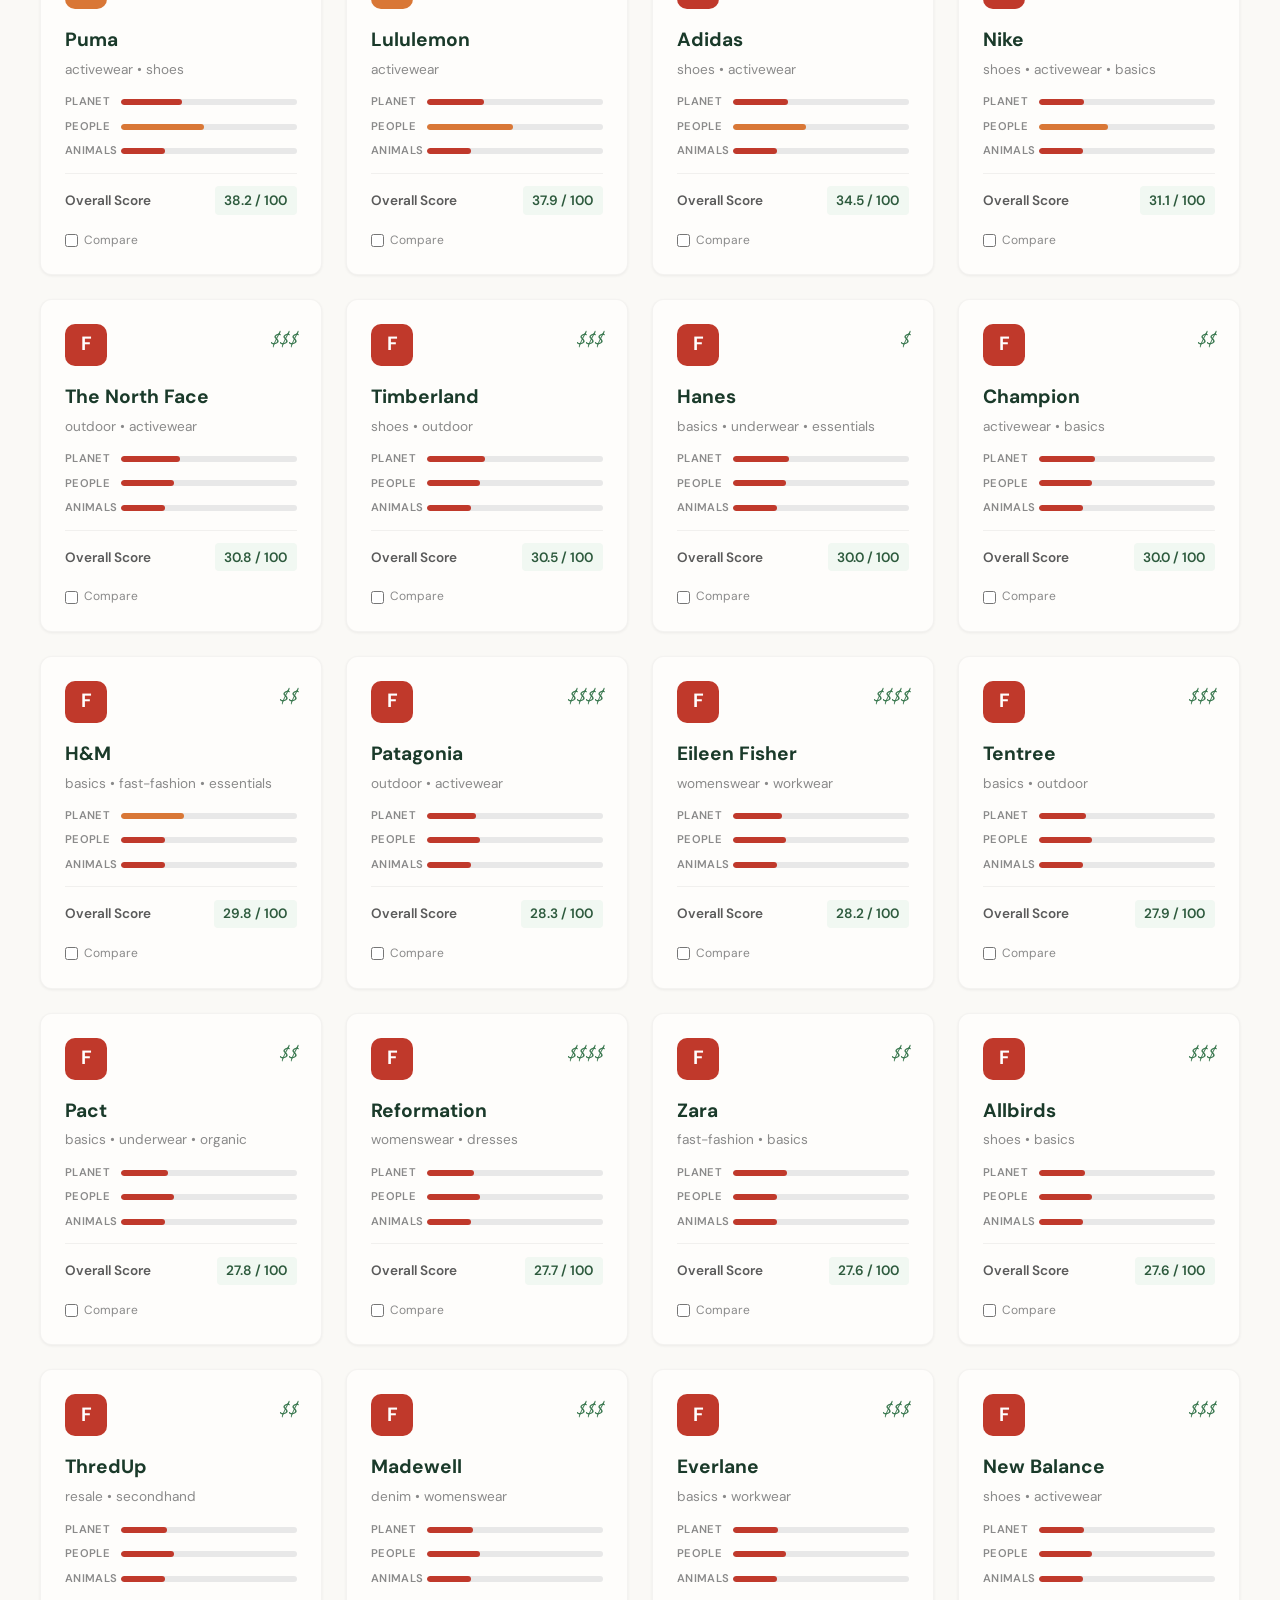
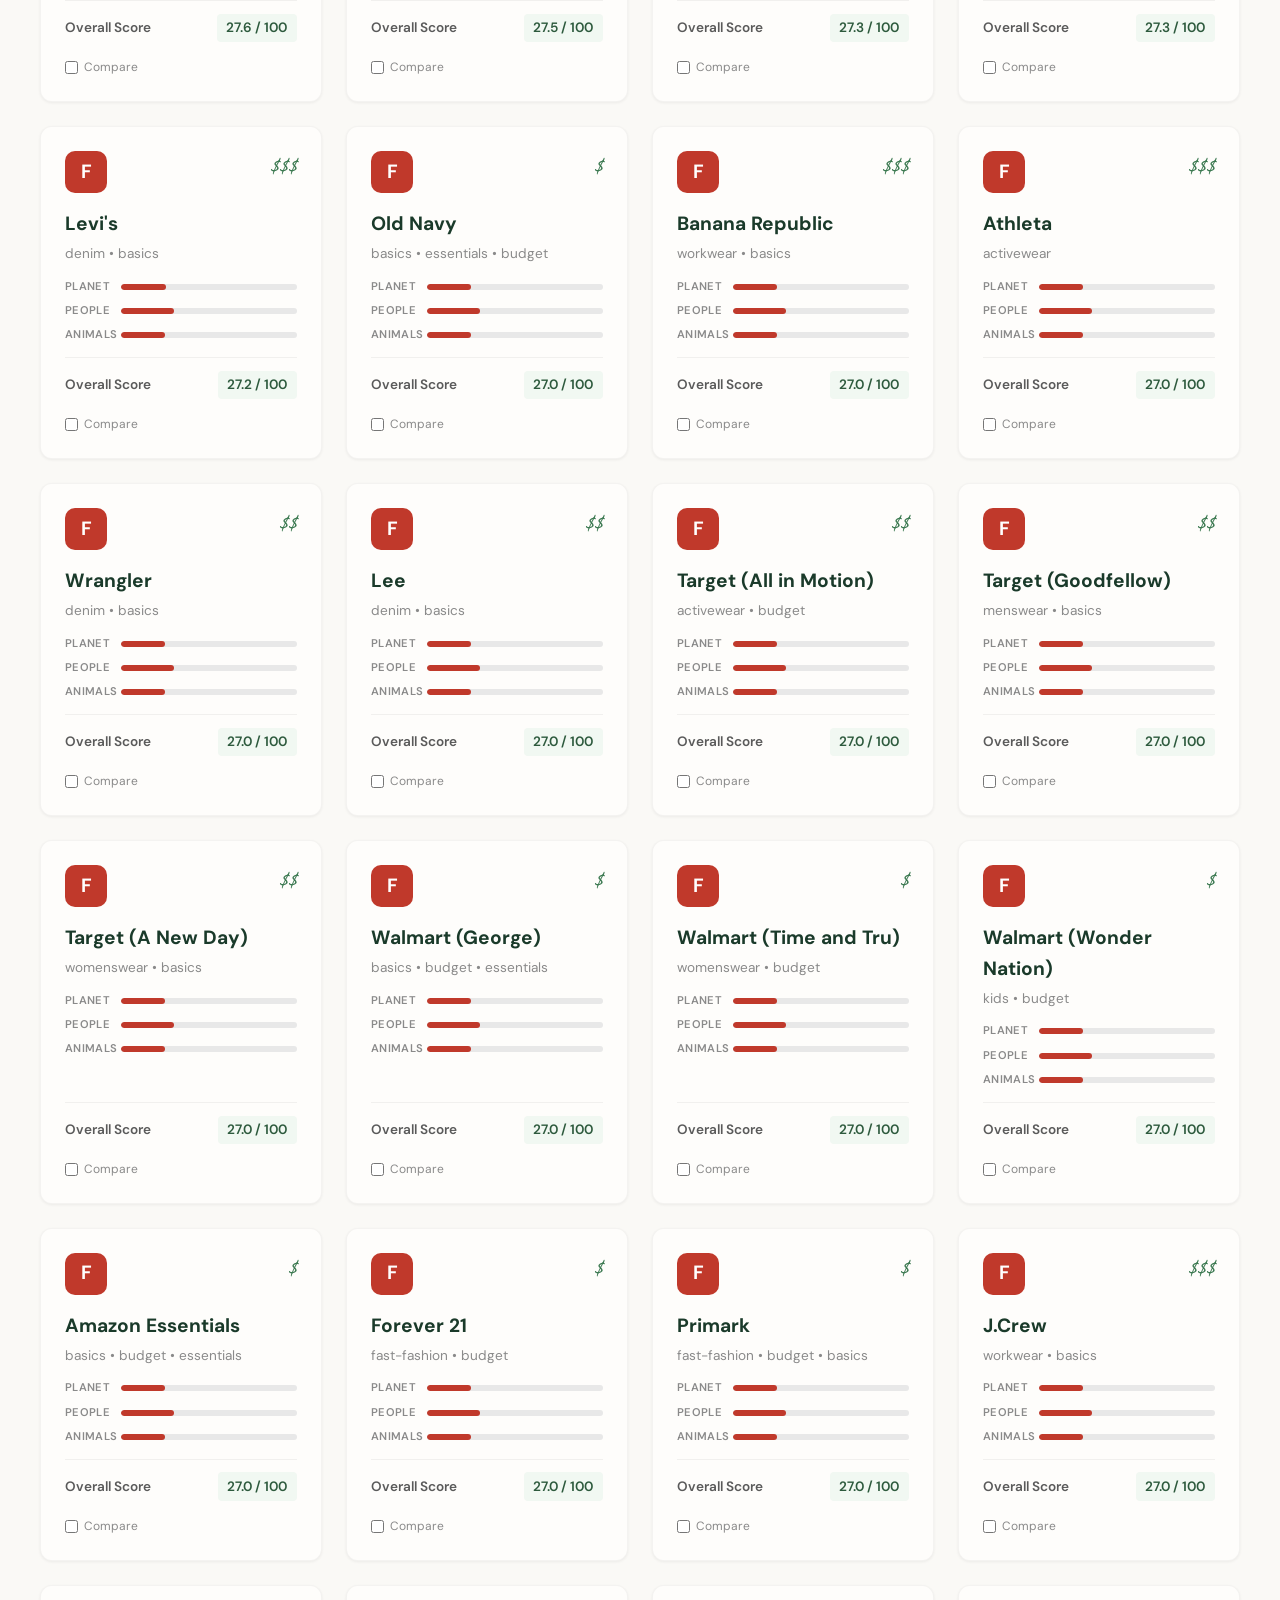
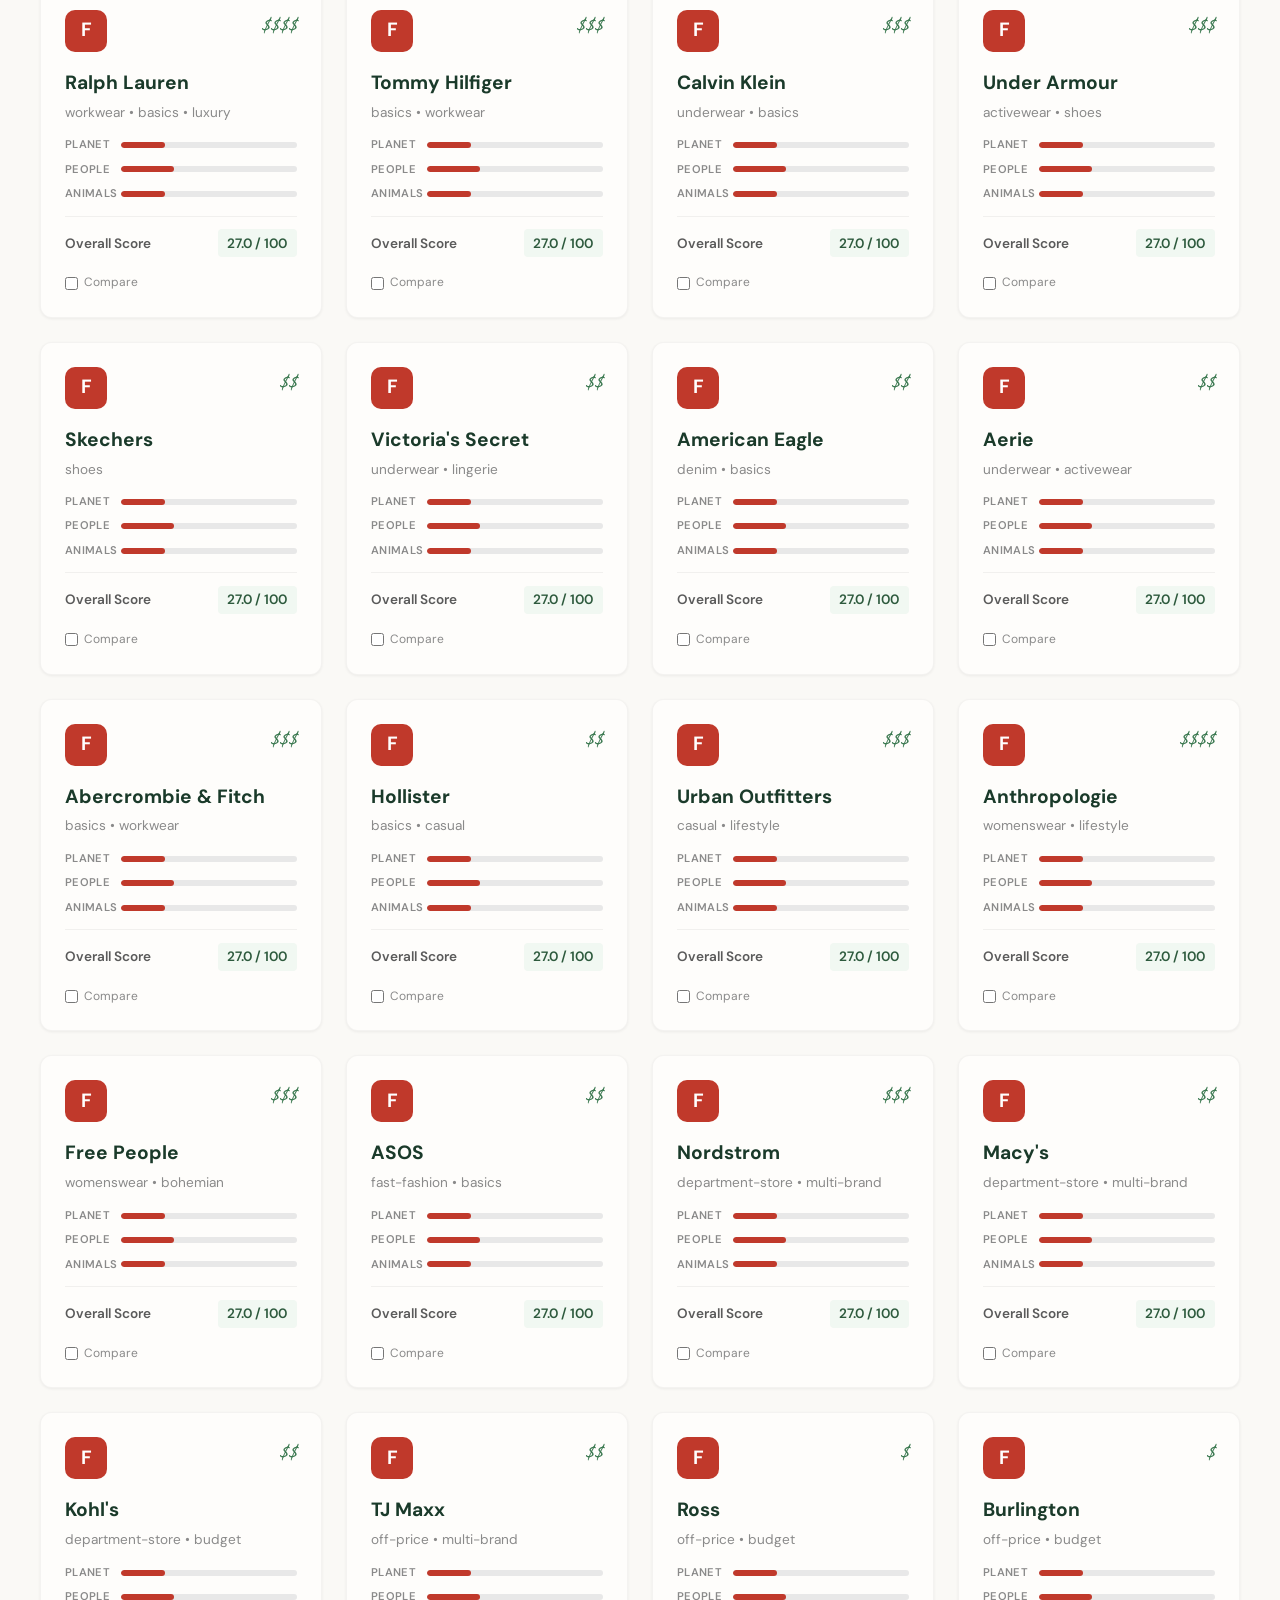
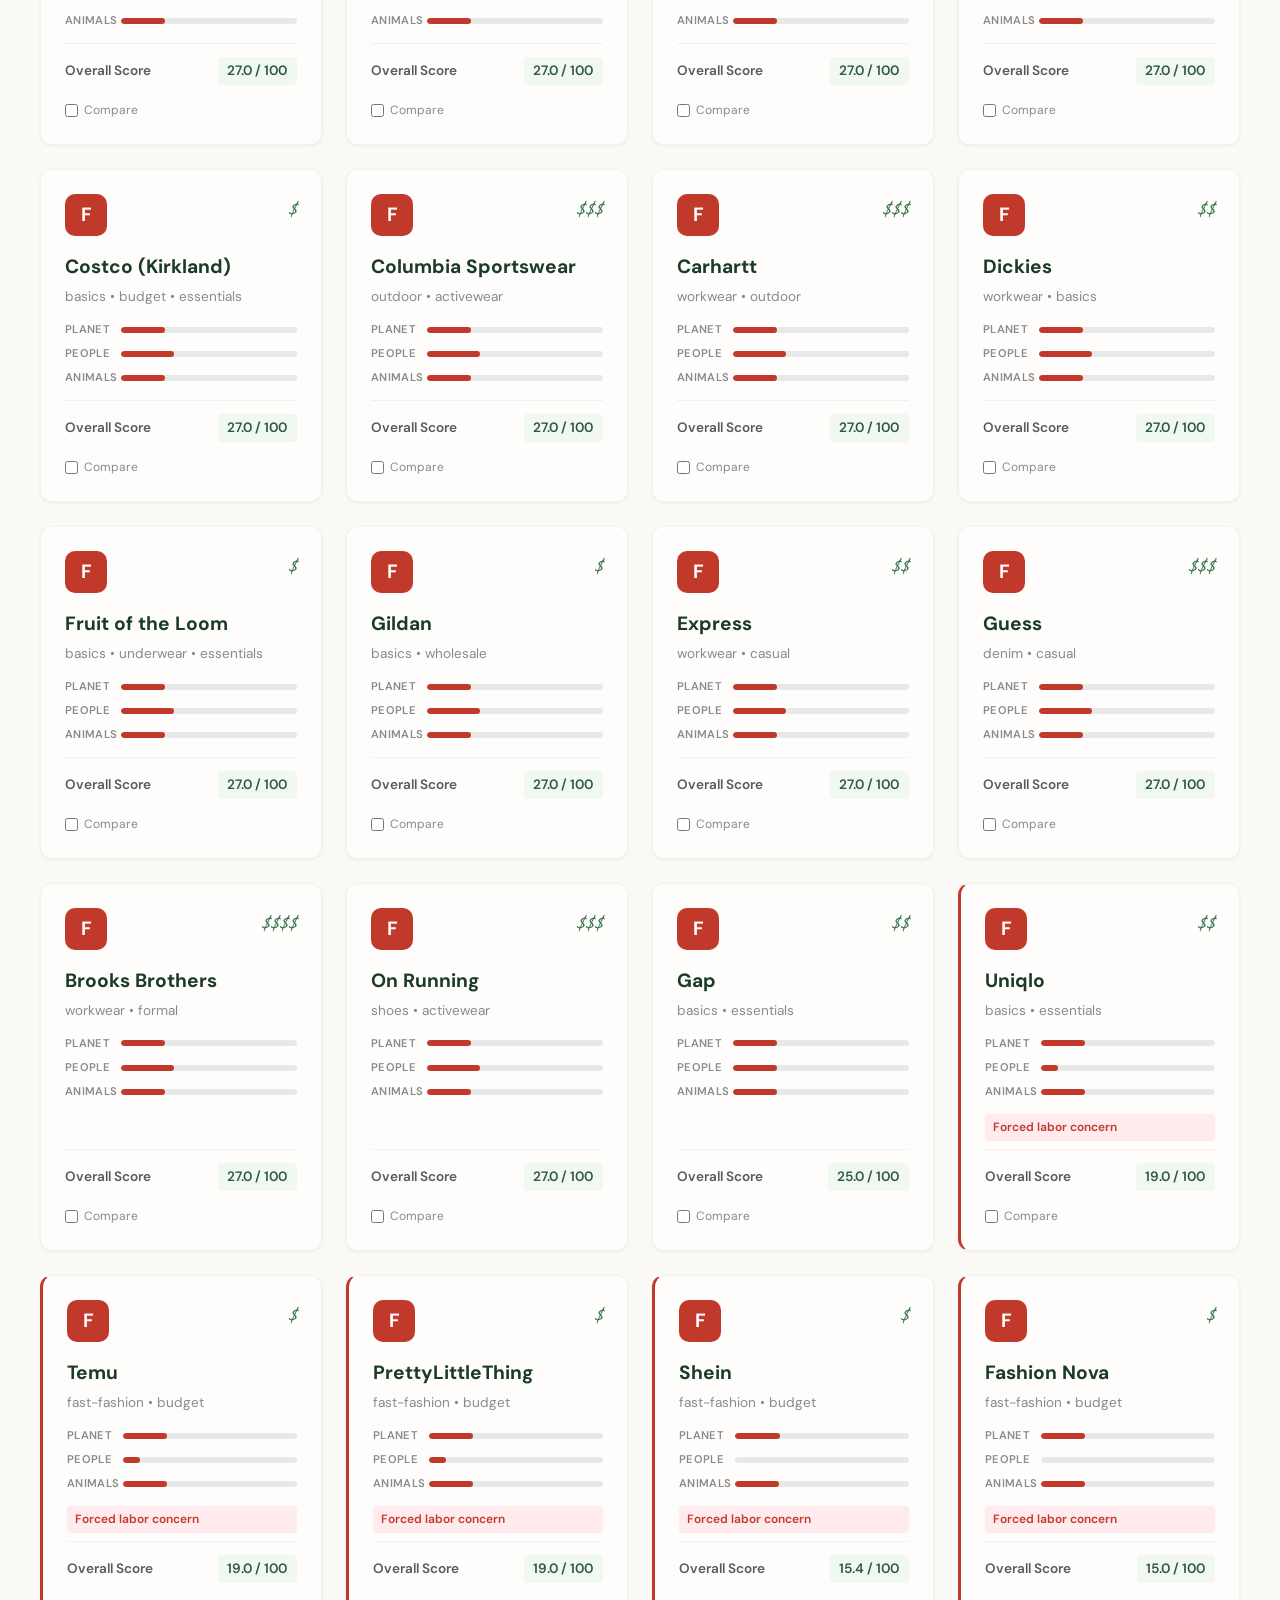
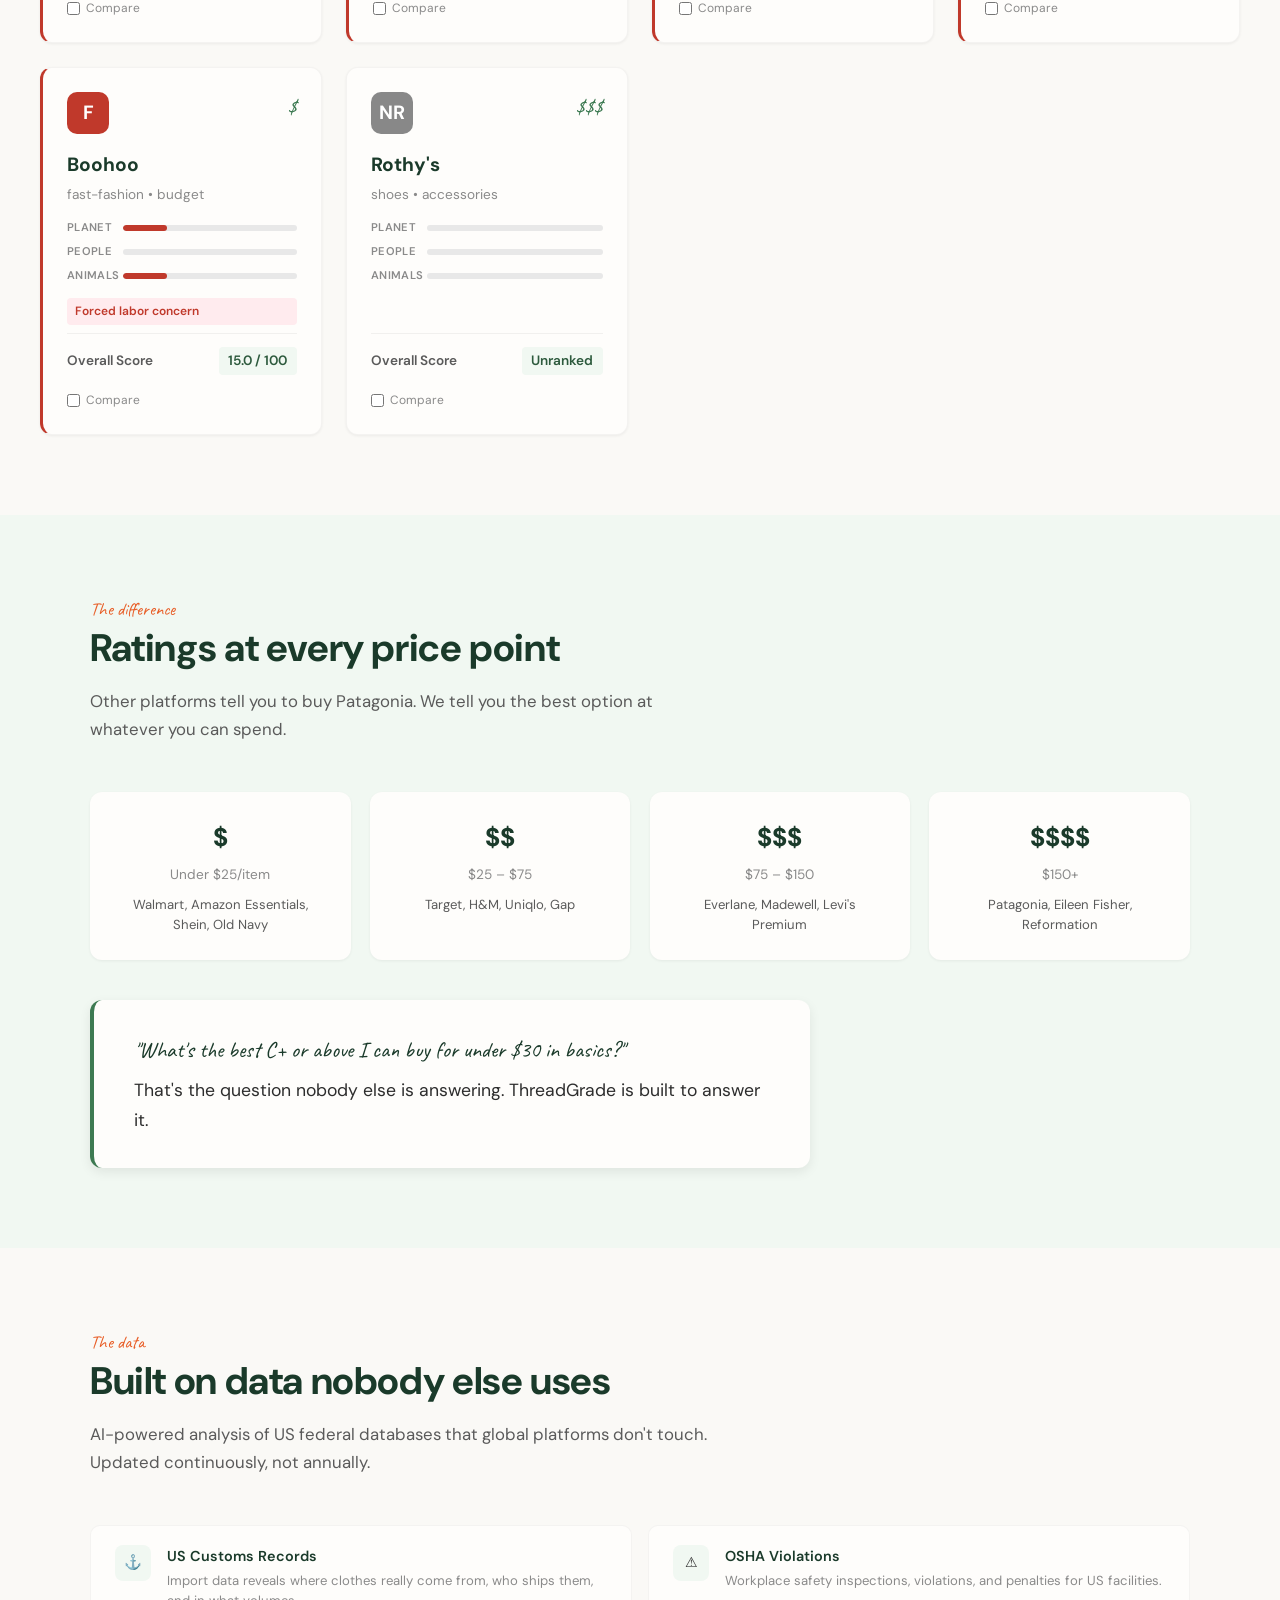
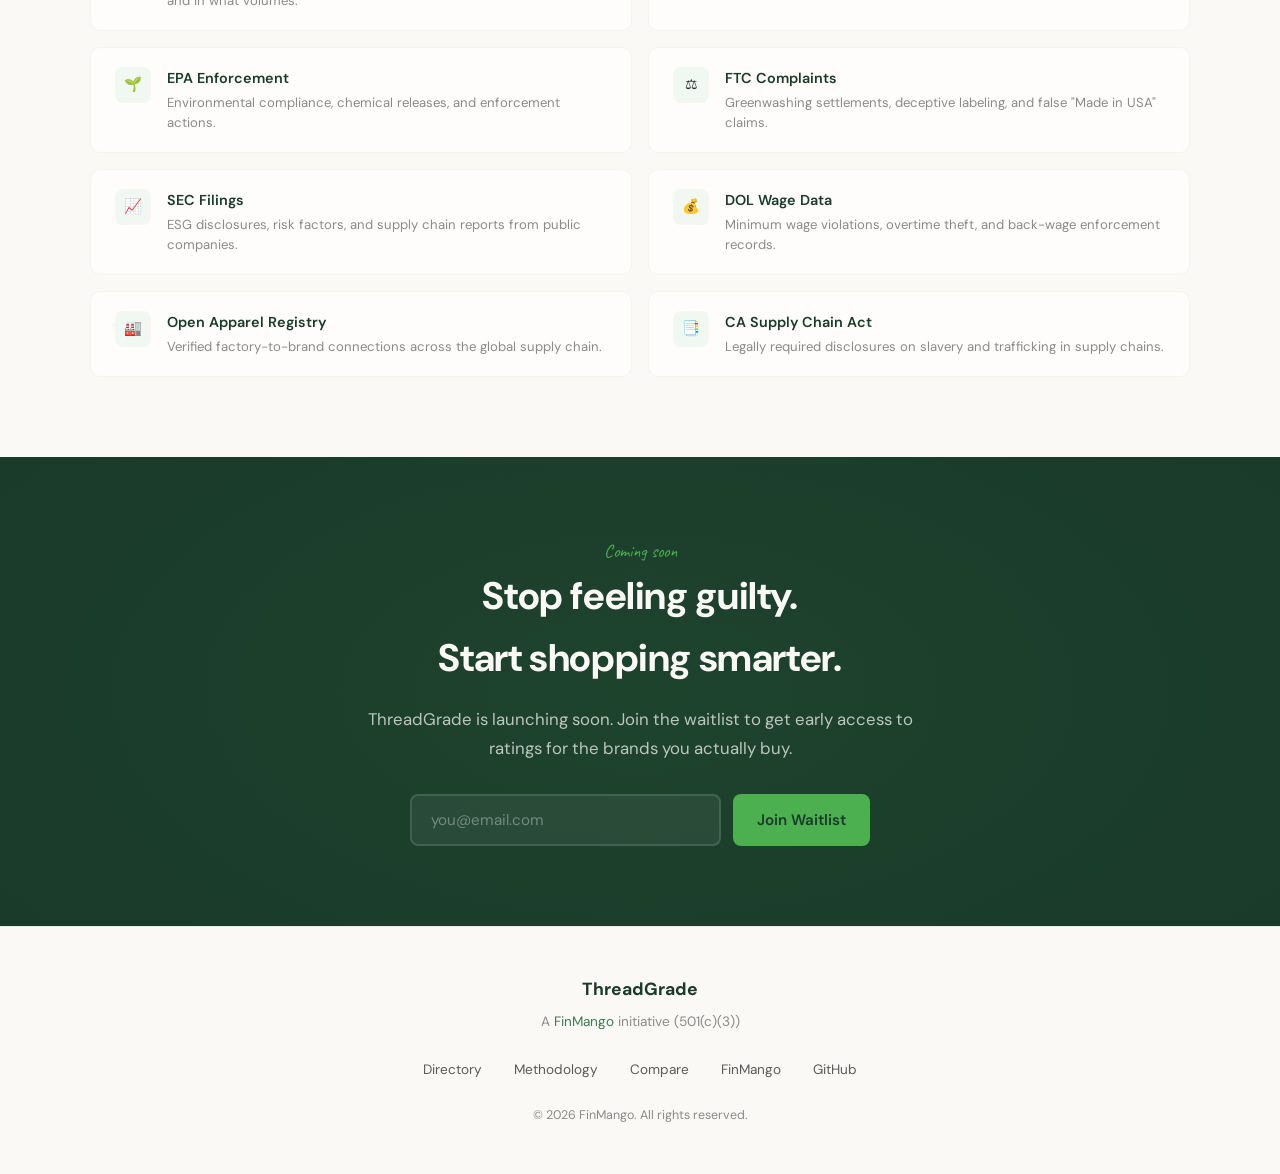
==== commit c8e5b7d4: "Add stats dashboard, brand comparison, methodology page, and enhanced cards - Homepage: live stats d" ====
--- a/index.html
+++ b/index.html
@@ -971,6 +971,7 @@
         <li><a href="#dimensions">Dimensions</a></li>
         <li><a href="#budget">Budget</a></li>
         <li><a href="#data">Data</a></li>
+        <li><a href="methodology.html">Methodology</a></li>
         <li><a href="#signup" class="nav-cta">Get Early Access</a></li>
     </ul>
     <button class="hamburger" id="hamburger" aria-label="Menu">
@@ -986,6 +987,7 @@
     <a href="#dimensions" class="mobile-link">Dimensions</a>
     <a href="#budget" class="mobile-link">Budget</a>
     <a href="#data" class="mobile-link">Data</a>
+    <a href="methodology.html" class="mobile-link">Methodology</a>
     <a href="#signup" class="mobile-cta mobile-link">Get Early Access</a>
 </div>
 
@@ -1142,6 +1144,9 @@
         <span class="section-tag">Search & Explore</span>
         <h2 class="section-title">The Brand Directory</h2>
         
+        <div id="stats-dashboard" class="stats-dashboard fade-up"></div>
+        <p id="results-count" class="results-count"></p>
+
         <div class="directory-controls fade-up">
             <div class="search-wrap">
                 <input type="text" id="brand-search" placeholder="Search brands (e.g., Patagonia, H&M)...">
@@ -1311,6 +1316,9 @@
     <div class="footer-logo">ThreadGrade</div>
     <div class="footer-sub">A <a href="https://finmango.org" target="_blank">FinMango</a> initiative (501(c)(3))</div>
     <ul class="footer-links">
+        <li><a href="index.html#directory">Directory</a></li>
+        <li><a href="methodology.html">Methodology</a></li>
+        <li><a href="compare.html">Compare</a></li>
         <li><a href="https://finmango.org" target="_blank">FinMango</a></li>
         <li><a href="https://github.com/finmango" target="_blank">GitHub</a></li>
     </ul>
@@ -1369,6 +1377,7 @@
     document.getElementById('form-success').style.display = 'block';
 }
 </script>
+<div id="compare-bar" class="compare-bar"></div>
 <script src="js/app.js"></script>
 
 </body>
--- a/css/app.css
+++ b/css/app.css
@@ -63,6 +63,102 @@
 .filter-select:focus { outline: none; border-color: var(--green-mid); }
 .filter-select:hover { border-color: rgba(0,0,0,0.15); }
 
+/* ---- STATS DASHBOARD ---- */
+.stats-dashboard {
+    display: none;
+    margin-bottom: 2rem;
+}
+
+.stats-grid {
+    display: grid;
+    grid-template-columns: repeat(4, 1fr);
+    gap: 1rem;
+    margin-bottom: 1.5rem;
+}
+
+.stat-card {
+    background: var(--warm-white);
+    border-radius: 12px;
+    padding: 1.5rem;
+    text-align: center;
+    box-shadow: var(--shadow-sm);
+    border: 1px solid rgba(0,0,0,0.04);
+    transition: transform 0.2s, box-shadow 0.2s;
+}
+
+.stat-card:hover {
+    transform: translateY(-2px);
+    box-shadow: var(--shadow-md);
+}
+
+.stat-number {
+    font-size: 1.8rem;
+    font-weight: 700;
+    color: var(--forest);
+    margin-bottom: 0.3rem;
+    line-height: 1.2;
+}
+
+.stat-label {
+    font-size: 0.82rem;
+    color: var(--text-muted);
+    font-weight: 500;
+    text-transform: uppercase;
+    letter-spacing: 0.5px;
+}
+
+.grade-distribution-bar {
+    display: flex;
+    height: 28px;
+    border-radius: 14px;
+    overflow: hidden;
+    box-shadow: var(--shadow-sm);
+    margin-bottom: 0.75rem;
+}
+
+.grade-bar-seg {
+    display: flex;
+    align-items: center;
+    justify-content: center;
+    color: white;
+    font-weight: 700;
+    font-size: 0.75rem;
+    min-width: 24px;
+    transition: filter 0.2s;
+}
+
+.grade-bar-seg:hover {
+    filter: brightness(1.15);
+}
+
+.grade-bar-seg span {
+    text-shadow: 0 1px 2px rgba(0,0,0,0.3);
+}
+
+.grade-distribution-legend {
+    display: flex;
+    gap: 1.2rem;
+    justify-content: center;
+    font-size: 0.82rem;
+    color: var(--text-muted);
+}
+
+.legend-dot {
+    display: inline-block;
+    width: 10px;
+    height: 10px;
+    border-radius: 3px;
+    margin-right: 4px;
+    vertical-align: middle;
+}
+
+.results-count {
+    font-size: 0.85rem;
+    color: var(--text-muted);
+    margin-bottom: 1rem;
+    font-weight: 500;
+}
+
 /* ---- BRANDS GRID ---- */
 .brands-grid {
     display: grid;
@@ -81,12 +177,17 @@
     height: 100%;
     display: flex;
     flex-direction: column;
+    position: relative;
 }
 
 .brand-card:hover {
     transform: translateY(-4px);
     box-shadow: var(--shadow-lg);
     border-color: rgba(61, 122, 82, 0.2);
+}
+
+.brand-card.has-red-flag {
+    border-left: 3px solid var(--grade-f);
 }
 
 .bc-header {
@@ -116,7 +217,58 @@
 
 .bc-price { font-family: 'Caveat', cursive; font-size: 1.2rem; color: var(--green-mid); font-weight: 600; }
 .bc-name { font-weight: 700; font-size: 1.2rem; color: var(--forest); margin-bottom: 0.2rem; }
-.bc-cats { font-size: 0.85rem; color: var(--text-muted); margin-bottom: 1rem; flex-grow: 1; }
+.bc-cats { font-size: 0.85rem; color: var(--text-muted); margin-bottom: 0.8rem; }
+
+/* Mini pillar bars on cards */
+.bc-pillars {
+    display: flex;
+    flex-direction: column;
+    gap: 0.4rem;
+    margin-bottom: 0.8rem;
+    flex-grow: 1;
+}
+
+.bc-pillar {
+    display: flex;
+    align-items: center;
+    gap: 0.5rem;
+}
+
+.bc-pillar-label {
+    font-size: 0.7rem;
+    font-weight: 600;
+    color: var(--text-muted);
+    width: 48px;
+    flex-shrink: 0;
+    text-transform: uppercase;
+    letter-spacing: 0.3px;
+}
+
+.bc-pillar-bar {
+    flex: 1;
+    height: 6px;
+    background: #e8e8e8;
+    border-radius: 3px;
+    overflow: hidden;
+}
+
+.bc-pillar-fill {
+    height: 100%;
+    border-radius: 3px;
+    transition: width 0.8s ease-in-out;
+}
+
+.bc-flag-indicator {
+    font-size: 0.75rem;
+    color: var(--grade-f);
+    font-weight: 600;
+    padding: 0.25rem 0.5rem;
+    background: #FFEBEE;
+    border-radius: 4px;
+    margin-bottom: 0.5rem;
+    display: inline-block;
+}
+
 .bc-score {
     font-size: 0.85rem;
     font-weight: 600;
@@ -129,6 +281,98 @@
 }
 .bc-score span { background: var(--green-pale); padding: 0.2rem 0.6rem; border-radius: 4px; color: var(--green-dark); }
 
+.bc-compare {
+    display: flex;
+    align-items: center;
+    gap: 0.4rem;
+    font-size: 0.75rem;
+    color: var(--text-muted);
+    cursor: pointer;
+    margin-top: 0.5rem;
+    padding-top: 0.5rem;
+    transition: color 0.2s;
+}
+
+.bc-compare:hover {
+    color: var(--forest);
+}
+
+.compare-cb {
+    accent-color: var(--forest);
+    cursor: pointer;
+}
+
+/* Progress bar fill colors */
+.fill-a { background: var(--grade-a); }
+.fill-b { background: var(--grade-b); }
+.fill-c { background: var(--grade-c); }
+.fill-d { background: var(--grade-d); }
+.fill-f { background: var(--grade-f); }
+.fill-nr { background: var(--grade-nr); }
+
+/* ---- COMPARE BAR ---- */
+.compare-bar {
+    display: none;
+    position: fixed;
+    bottom: 0;
+    left: 0;
+    right: 0;
+    z-index: 200;
+    background: var(--forest);
+    color: var(--cream);
+    padding: 1rem 2rem;
+    align-items: center;
+    justify-content: space-between;
+    gap: 1rem;
+    box-shadow: 0 -4px 20px rgba(0,0,0,0.15);
+    animation: slideUp 0.3s ease;
+}
+
+@keyframes slideUp {
+    from { transform: translateY(100%); }
+    to { transform: translateY(0); }
+}
+
+.compare-bar span {
+    font-size: 0.9rem;
+}
+
+.compare-bar div {
+    display: flex;
+    gap: 0.5rem;
+}
+
+.btn-compare-go {
+    background: var(--green-bright);
+    color: var(--forest);
+    padding: 0.5rem 1.2rem;
+    border-radius: 6px;
+    font-weight: 600;
+    font-size: 0.85rem;
+    text-decoration: none;
+    transition: all 0.2s;
+}
+
+.btn-compare-go:hover {
+    background: #66BB6A;
+}
+
+.btn-compare-clear {
+    background: rgba(255,255,255,0.15);
+    color: var(--cream);
+    border: none;
+    padding: 0.5rem 1rem;
+    border-radius: 6px;
+    font-family: inherit;
+    font-size: 0.85rem;
+    cursor: pointer;
+    transition: background 0.2s;
+}
+
+.btn-compare-clear:hover {
+    background: rgba(255,255,255,0.25);
+}
+
 /* ---- SCORECARD PAGE ---- */
 .sc-header { background: var(--forest); color: var(--cream); padding: 8rem 2rem 4rem; text-align: center; }
 .sc-meta { margin-bottom: 1rem; color: var(--green-bright); font-family: 'Caveat', cursive; font-size: 1.3rem; }
@@ -151,6 +395,7 @@
 .sc-grade-hero .C { background: var(--grade-c); color: var(--ink); }
 .sc-grade-hero .D { background: var(--grade-d); }
 .sc-grade-hero .F { background: var(--grade-f); }
+.sc-grade-hero .NR { background: var(--grade-nr); }
 .sc-score-text { font-size: 1.2rem; font-weight: 600; }
 
 .sc-container { max-width: 1000px; margin: -2rem auto 5rem; padding: 0 2rem; position: relative; z-index: 10; }
@@ -169,14 +414,47 @@
 
 .hc-list { list-style: none; display: flex; flex-direction: column; gap: 0.8rem; }
 .hc-list li { display: flex; gap: 0.8rem; font-size: 1.05rem; line-height: 1.5; }
-.hc-list.highlights li::before { content: '✅'; flex-shrink: 0; }
-.hc-list.concerns li::before { content: '⚠️'; flex-shrink: 0; }
+.hc-list.highlights li::before { content: '\2705'; flex-shrink: 0; }
+.hc-list.concerns li::before { content: '\26A0\FE0F'; flex-shrink: 0; }
 
 .dim-scores { display: grid; grid-template-columns: repeat(auto-fit, minmax(200px, 1fr)); gap: 1.5rem; margin-bottom: 2rem; }
 .ds-box { background: var(--green-pale); padding: 1.5rem; border-radius: 12px; text-align: center; }
 .ds-val { font-size: 2.5rem; font-weight: 700; color: var(--forest); margin-bottom: 0.2rem; }
 .ds-label { font-size: 0.9rem; font-weight: 600; color: var(--green-mid); text-transform: uppercase; letter-spacing: 1px; }
 
+/* Progress bar styles for brand page */
+.progress-group { margin-bottom: 1.5rem; }
+.progress-label { display: flex; justify-content: space-between; margin-bottom: 0.5rem; font-weight: 600; font-size: 0.95rem; }
+.progress-bar-bg { width: 100%; height: 16px; background: #e0e0e0; border-radius: 8px; overflow: hidden; }
+.progress-bar-fill { height: 100%; width: 0%; border-radius: 8px; transition: width 1s ease-in-out; }
+
+/* Quick compare on brand page */
+.quick-compare {
+    display: flex;
+    gap: 0.5rem;
+    flex-wrap: wrap;
+    margin-top: 1rem;
+}
+
+.quick-compare a {
+    display: inline-flex;
+    align-items: center;
+    gap: 0.3rem;
+    padding: 0.3rem 0.8rem;
+    border-radius: 20px;
+    font-size: 0.8rem;
+    font-weight: 500;
+    text-decoration: none;
+    background: var(--green-pale);
+    color: var(--forest);
+    transition: all 0.2s;
+}
+
+.quick-compare a:hover {
+    background: var(--green-light);
+    transform: translateY(-1px);
+}
+
 .loading-state { text-align: center; padding: 3rem; color: var(--text-light); }
 .empty-state { text-align: center; padding: 4rem 2rem; background: var(--warm-white); border-radius: 12px; }
 
@@ -187,8 +465,267 @@
 }
 .back-link:hover { opacity: 1; text-decoration: underline; }
 
+/* ---- COMPARE PAGE ---- */
+.compare-container {
+    max-width: 1200px;
+    margin: 0 auto;
+    padding: 2rem;
+}
+
+.compare-header {
+    background: var(--forest);
+    color: var(--cream);
+    padding: 6rem 2rem 3rem;
+    text-align: center;
+}
+
+.compare-header h1 {
+    font-size: clamp(2rem, 4vw, 3rem);
+    font-weight: 700;
+    margin-bottom: 0.5rem;
+}
+
+.compare-header p {
+    color: rgba(255,255,255,0.7);
+    font-size: 1.05rem;
+}
+
+.compare-grid {
+    display: grid;
+    gap: 0;
+}
+
+.compare-row {
+    display: grid;
+    border-bottom: 1px solid rgba(0,0,0,0.06);
+}
+
+.compare-row:last-child {
+    border-bottom: none;
+}
+
+.compare-row-label {
+    font-weight: 700;
+    font-size: 0.85rem;
+    text-transform: uppercase;
+    letter-spacing: 0.5px;
+    color: var(--text-muted);
+    padding: 1.2rem 1.5rem;
+    background: var(--green-pale);
+    display: flex;
+    align-items: center;
+}
+
+.compare-cell {
+    padding: 1.2rem 1.5rem;
+    text-align: center;
+    background: var(--warm-white);
+    display: flex;
+    align-items: center;
+    justify-content: center;
+    flex-direction: column;
+    gap: 0.3rem;
+}
+
+.compare-cell .cell-score {
+    font-size: 1.5rem;
+    font-weight: 700;
+    color: var(--forest);
+}
+
+.compare-cell .cell-grade {
+    display: inline-flex;
+    width: 32px;
+    height: 32px;
+    border-radius: 8px;
+    align-items: center;
+    justify-content: center;
+    font-weight: 700;
+    font-size: 0.9rem;
+    color: white;
+}
+
+.compare-brand-header {
+    text-align: center;
+    padding: 2rem 1rem;
+    background: var(--warm-white);
+    border-bottom: 2px solid var(--green-pale);
+}
+
+.compare-brand-header h3 {
+    font-size: 1.1rem;
+    color: var(--forest);
+    margin-bottom: 0.3rem;
+}
+
+.compare-brand-header .compare-badge {
+    width: 56px;
+    height: 56px;
+    border-radius: 14px;
+    display: inline-flex;
+    align-items: center;
+    justify-content: center;
+    font-weight: 700;
+    font-size: 1.5rem;
+    color: white;
+    margin-bottom: 0.5rem;
+}
+
+.compare-winner {
+    background: var(--green-pale);
+    position: relative;
+}
+
+.compare-winner::after {
+    content: 'Best';
+    position: absolute;
+    top: 4px;
+    right: 4px;
+    font-size: 0.6rem;
+    font-weight: 700;
+    text-transform: uppercase;
+    color: var(--grade-a);
+    background: var(--green-light);
+    padding: 0.1rem 0.4rem;
+    border-radius: 3px;
+}
+
+/* ---- METHODOLOGY PAGE ---- */
+.methodology-header {
+    background: var(--forest);
+    color: var(--cream);
+    padding: 6rem 2rem 3rem;
+    text-align: center;
+}
+
+.methodology-header h1 {
+    font-size: clamp(2rem, 4vw, 3rem);
+    font-weight: 700;
+    margin-bottom: 0.5rem;
+}
+
+.methodology-container {
+    max-width: 900px;
+    margin: -1rem auto 4rem;
+    padding: 0 2rem;
+    position: relative;
+    z-index: 10;
+}
+
+.methodology-card {
+    background: var(--warm-white);
+    border-radius: 16px;
+    padding: 2.5rem;
+    margin-bottom: 2rem;
+    box-shadow: var(--shadow-md);
+    border: 1px solid rgba(0,0,0,0.04);
+}
+
+.methodology-card h2 {
+    font-size: 1.5rem;
+    color: var(--forest);
+    margin-bottom: 1rem;
+    padding-bottom: 0.8rem;
+    border-bottom: 2px solid var(--green-pale);
+}
+
+.methodology-card h3 {
+    font-size: 1.15rem;
+    color: var(--green-dark);
+    margin: 1.5rem 0 0.5rem;
+}
+
+.methodology-card p,
+.methodology-card li {
+    color: var(--text-light);
+    line-height: 1.7;
+    font-size: 0.95rem;
+}
+
+.methodology-card ul,
+.methodology-card ol {
+    margin-left: 1.5rem;
+    margin-bottom: 1rem;
+}
+
+.methodology-card li {
+    margin-bottom: 0.5rem;
+}
+
+.weight-bar {
+    display: flex;
+    height: 36px;
+    border-radius: 18px;
+    overflow: hidden;
+    margin: 1.5rem 0;
+    box-shadow: var(--shadow-sm);
+}
+
+.weight-bar-seg {
+    display: flex;
+    align-items: center;
+    justify-content: center;
+    color: white;
+    font-weight: 700;
+    font-size: 0.8rem;
+}
+
+.data-source-table {
+    width: 100%;
+    border-collapse: separate;
+    border-spacing: 0;
+    border-radius: 12px;
+    overflow: hidden;
+    box-shadow: var(--shadow-sm);
+    margin: 1.5rem 0;
+}
+
+.data-source-table th {
+    background: var(--forest);
+    color: var(--cream);
+    padding: 0.8rem 1rem;
+    font-size: 0.85rem;
+    font-weight: 600;
+    text-align: left;
+}
+
+.data-source-table td {
+    padding: 0.8rem 1rem;
+    font-size: 0.9rem;
+    color: var(--text);
+    border-bottom: 1px solid rgba(0,0,0,0.05);
+}
+
+.data-source-table tr:last-child td {
+    border-bottom: none;
+}
+
+.data-source-table tr:nth-child(even) td {
+    background: var(--green-pale);
+}
+
+/* ---- RESPONSIVE ---- */
 @media (max-width: 768px) {
     .sc-card { padding: 1.5rem; }
     .filters-wrap { width: 100%; display: grid; grid-template-columns: 1fr 1fr; }
     .filter-select { width: 100%; }
-}
+    .stats-grid { grid-template-columns: repeat(2, 1fr); }
+    .stat-number { font-size: 1.4rem; }
+    .stat-card { padding: 1rem; }
+    .compare-bar {
+        flex-direction: column;
+        text-align: center;
+        gap: 0.5rem;
+    }
+    .compare-brand-header { padding: 1rem 0.5rem; }
+    .compare-cell { padding: 0.8rem 0.5rem; }
+    .compare-row-label { padding: 0.8rem 1rem; font-size: 0.75rem; }
+    .methodology-card { padding: 1.5rem; }
+}
+
+@media (max-width: 480px) {
+    .stats-grid { grid-template-columns: 1fr 1fr; }
+    .grade-distribution-legend { flex-wrap: wrap; justify-content: center; gap: 0.6rem; font-size: 0.75rem; }
+    .brands-grid { grid-template-columns: 1fr; }
+    .filters-wrap { grid-template-columns: 1fr; }
+}
